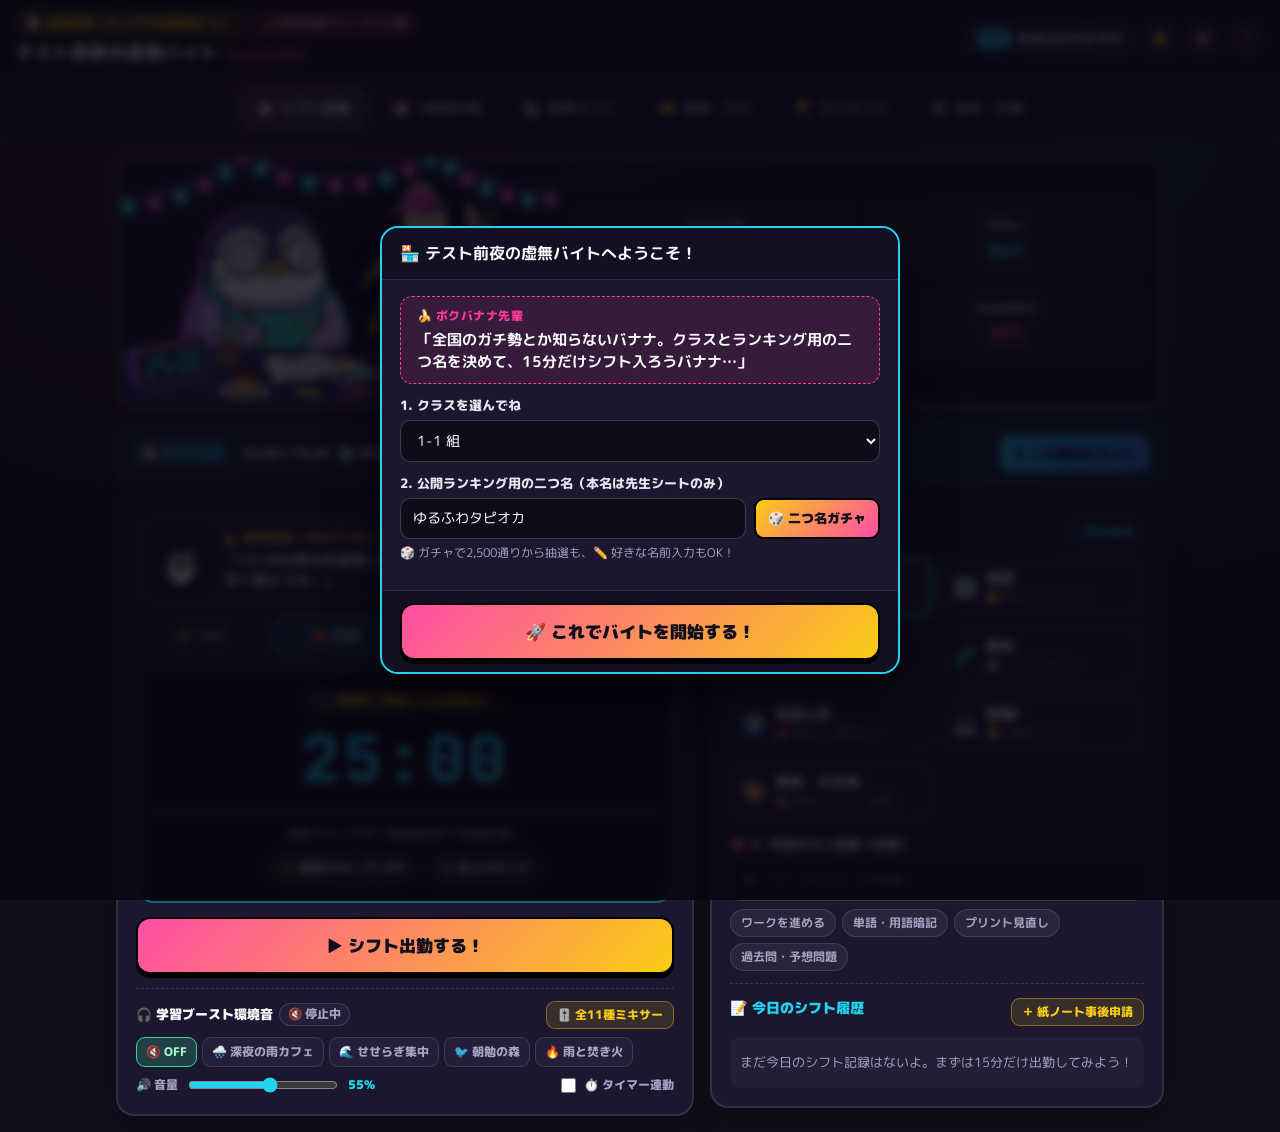
==== index.html @ 4ef8809c "Add files via upload" ====
<!DOCTYPE html>
<html lang="ja">
<head>
    <meta charset="UTF-8">
    <meta name="viewport" content="width=device-width, initial-scale=1.0, viewport-fit=cover">
    <meta name="theme-color" content="#120F1D">
    <meta name="apple-mobile-web-app-capable" content="yes">
    <title>テスト前夜の虚無バイト 〜StudyKYOMU+〜</title>
    <link rel="manifest" href="./manifest.json">
    <link rel="apple-touch-icon" href="./icon-192.png">
    <link rel="preconnect" href="https://fonts.googleapis.com">
    <link rel="preconnect" href="https://fonts.gstatic.com" crossorigin>
    <link href="https://fonts.googleapis.com/css2?family=JetBrains+Mono:wght@600;800&family=M+PLUS+Rounded+1c:wght@500;700;900&display=swap" rel="stylesheet">
    <link rel="stylesheet" href="./lego-base.css">
    <link rel="stylesheet" href="./style.css">
</head>
<body>
    <div class="app-shell">
        <!-- トップヘッダー -->
        <header class="app-header">
            <div class="header-left">
                <div class="brand-row">
                    <button type="button" class="brand-pill brand-pill-btn" id="header-exam-pill" title="クリックでテスト名・試験日を変更">📝 定期考査（タップで試験日設定 ✏️）</button>
                    <span class="time-bonus-pill" id="header-bonus-pill">⏰ 通常シフト</span>
                </div>
                <h1 class="brand-title">テスト前夜の虚無バイト <span class="brand-sub">StudyKYOMU+</span></h1>
            </div>
            <div class="header-right">
                <button type="button" class="profile-chip" id="btn-open-profile" title="プロフィール・二つ名を変更">
                    <span class="profile-class" id="hdr-class">未設定</span>
                    <span class="profile-nick" id="hdr-nick">ななしの虚無</span>
                </button>
                <button type="button" class="icon-btn" id="btn-theme-toggle" title="昼モード（ライト）／夜カフェモード切替" aria-label="昼夜テーマ切替">☀️</button>
                <button type="button" class="icon-btn" id="btn-audio" title="効果音・環境音のON/OFF" aria-label="音声切替">🔇</button>
                <button type="button" class="icon-btn" id="btn-help" title="使い方ガイド" aria-label="使い方ガイド">❓</button>
            </div>
        </header>

        <!-- PC/Chromebook 上部タブナビ -->
        <nav class="nav-tabs" role="tablist" aria-label="メインメニュー">
            <button type="button" class="nav-tab active" role="tab" aria-selected="true" aria-controls="tab-shift" data-tab="shift">
                <span class="nav-ic">⏱️</span><span class="nav-lb">シフト出勤</span>
            </button>
            <button type="button" class="nav-tab" role="tab" aria-selected="false" aria-controls="tab-plan" data-tab="plan">
                <span class="nav-ic">📅</span><span class="nav-lb">1週間計画</span>
            </button>
            <button type="button" class="nav-tab" role="tab" aria-selected="false" aria-controls="tab-cafe" data-tab="cafe">
                <span class="nav-ic">🏪</span><span class="nav-lb">虚無カフェ</span>
            </button>
            <button type="button" class="nav-tab" role="tab" aria-selected="false" aria-controls="tab-taikin" data-tab="taikin">
                <span class="nav-ic">🎫</span><span class="nav-lb">退勤・PDF</span>
                <span class="nav-dot" id="nav-taikin-dot" style="display:none;"></span>
            </button>
            <button type="button" class="nav-tab" role="tab" aria-selected="false" aria-controls="tab-ranking" data-tab="ranking">
                <span class="nav-ic">🏆</span><span class="nav-lb">ランキング</span>
            </button>
            <button type="button" class="nav-tab" role="tab" aria-selected="false" aria-controls="tab-settings" data-tab="settings">
                <span class="nav-ic">⚙️</span><span class="nav-lb">設定・引継</span>
            </button>
        </nav>

        <!-- メインコンテンツ -->
        <main class="app-main">
            <!-- ============================================================
                 TAB 1: シフト出勤（タイマー・科目選択・環境音）
                 ============================================================ -->
            <section id="tab-shift" class="tab-panel active">
                <!-- ヒーローバナー（コンパクト開閉可） -->
                <div class="hero-banner-card" id="hero-banner-card">
                    <img src="./hero_kyomu_cafe.jpg" alt="テスト前夜の虚無バイト カフェの脱力キャラたち" class="hero-img">
                    <div class="hero-overlay">
                        <div class="hero-kpi-row">
                            <div class="kpi-mini">
                                <span class="kpi-label">今日の労働</span>
                                <strong class="kpi-val" id="kpi-today-min">0分</strong>
                            </div>
                            <div class="kpi-mini">
                                <span class="kpi-label">有効pt</span>
                                <strong class="kpi-val cyan" id="kpi-today-pt">0pt</strong>
                            </div>
                            <div class="kpi-mini">
                                <span class="kpi-label">連続出勤</span>
                                <strong class="kpi-val gold" id="kpi-streak">0日</strong>
                            </div>
                            <div class="kpi-mini">
                                <span class="kpi-label">所持虚無円</span>
                                <strong class="kpi-val pink" id="kpi-yen">0円</strong>
                            </div>
                        </div>
                    </div>
                </div>

                <!-- データ消失ガード（ストレージ注意時のみ表示） -->
                <div class="warn-strip" id="storage-warn-bar" style="display:none;"></div>

                <!-- 前回のテストからの自分への申し送りバナー -->
                <div class="memo-strip" id="prev-exam-memo-bar" style="display:none;"></div>

                <!-- 5分休憩タイマーバナー（セッション終了後） -->
                <div class="break-strip" id="break-timer-banner" style="display:none;"></div>

                <!-- 今日の計画クイック連動バー -->
                <div class="today-plan-strip" id="today-plan-strip" style="display:none;"></div>

                <div class="shift-grid">
                    <!-- 左：タイマー＆担当キャラ -->
                    <div class="card timer-card">
                        <div class="char-stage">
                            <div class="char-avatar-svg" id="active-char-svg" aria-hidden="true"></div>
                            <div class="mutter-bubble">
                                <div class="mutter-name" id="active-char-name">📐 数学担当：チルペンギン</div>
                                <p class="mutter-line" id="active-char-mutter">「公式ぜんぶ氷山に忘れてきたペン…とりあえず15分だけやるペン…」</p>
                            </div>
                        </div>

                        <!-- タイマーモード切替 -->
                        <div class="mode-pills" id="timer-mode-pills">
                            <button type="button" class="mode-pill" data-mode="pomo15">⚡ 15分</button>
                            <button type="button" class="mode-pill active" data-mode="pomo25">🍅 25分</button>
                            <button type="button" class="mode-pill" data-mode="pomo50">🔥 50分</button>
                            <button type="button" class="mode-pill" data-mode="free">∞ フリー</button>
                        </div>

                        <!-- デジタルクロック -->
                        <div class="timer-display-wrap" id="timer-display-wrap">
                            <div class="timer-status-badge" id="timer-status-badge">💤 待機中（時給1,100虚無円）</div>
                            <div class="timer-clock" id="timer-clock">25:00</div>
                            <div class="timer-progress-track">
                                <div class="timer-progress-bar" id="timer-progress-bar" style="width:0%;"></div>
                            </div>
                            <div class="timer-sub-info" id="timer-sub-info">
                                画面スリープOK（開始時刻から自動計測）
                            </div>
                            <div class="timer-util-row">
                                <button type="button" class="util-pill-btn" id="btn-wakelock" aria-pressed="false" title="机置き勉強中に画面が暗くならないようキープ">🔆 画面ONキープ: OFF</button>
                                <button type="button" class="util-pill-btn" id="btn-focus-clock" title="特大文字の卓上クロック画面へ切替">🖥️ 卓上クロック</button>
                            </div>
                        </div>

                        <!-- メイン操作ボタン -->
                        <div class="timer-controls">
                            <button type="button" class="btn-start lego-pulse-guide" id="btn-timer-start">
                                ▶ シフト出勤する！
                            </button>
                            <div class="running-actions" id="running-actions" style="display:none;">
                                <button type="button" class="btn-pause" id="btn-timer-pause">⏸️ 一時停止</button>
                                <button type="button" class="btn-finish" id="btn-timer-finish">✅ 終わる（日報へ）</button>
                                <button type="button" class="btn-cancel-sm" id="btn-timer-cancel" title="計測をキャンセル">✖</button>
                            </div>
                        </div>

                        <!-- 学習ブースト環境音ミキサー（実録MP3 10種 × 内蔵シンセ 1種） -->
                        <div class="ambient-bar" id="ambient-bar">
                            <div class="ambient-head">
                                <span class="ambient-label">🎧 学習ブースト環境音</span>
                                <span class="ambient-now-badge" id="ambient-now-badge">🔇 停止中</span>
                                <button type="button" class="btn-mini-ghost ambient-drawer-btn" id="btn-toggle-mixer" aria-expanded="false" aria-controls="ambient-mixer-drawer">
                                    🎚️ 全11種ミキサー
                                </button>
                            </div>
                            <div class="ambient-presets" id="ambient-presets" role="group" aria-label="おすすめ環境音プリセット">
                                <button type="button" class="amb-btn active" data-preset="off">🔇 OFF</button>
                                <button type="button" class="amb-btn" data-preset="night_rain_cafe">🌧️ 深夜の雨カフェ</button>
                                <button type="button" class="amb-btn" data-preset="river_focus">🌊 せせらぎ集中</button>
                                <button type="button" class="amb-btn" data-preset="morning_forest">🐦 朝勉の森</button>
                                <button type="button" class="amb-btn" data-preset="rain_fire">🔥 雨と焚き火</button>
                            </div>
                            <div class="ambient-master-row">
                                <span class="ambient-vol-lbl">🔊 音量</span>
                                <input type="range" id="ambient-vol" min="0" max="100" value="55" aria-label="環境音のマスター音量" class="ambient-slider">
                                <span class="ambient-vol-val" id="ambient-vol-val">55%</span>
                                <label class="ambient-auto-chk" title="シフト開始時に前回のお気に入り環境音を自動で流します">
                                    <input type="checkbox" id="chk-ambient-auto">
                                    <span>⏱️ タイマー連動</span>
                                </label>
                            </div>
                            <!-- 展開式：全11トラック同時重ねがけミキサー -->
                            <div class="ambient-mixer-drawer" id="ambient-mixer-drawer" hidden>
                                <div class="mixer-drawer-hint">
                                    ✨ 好きな音を<strong>何個でも同時重ねがけ</strong>OK！押した音だけ読み込むから通信量も安心だよ。
                                </div>
                                <div class="mixer-track-grid" id="mixer-track-grid"></div>
                            </div>
                        </div>
                    </div>

                    <!-- 右：科目選択＆ミニ目標＆事後申請 -->
                    <div class="card setup-card">
                        <div class="card-head-row">
                            <h2 class="card-title">📚 1. 教科を選ぶ</h2>
                            <button type="button" class="btn-mini-outline" id="btn-add-subject">＋ 教科追加</button>
                        </div>
                        <div class="subject-grid" id="subject-grid"></div>

                        <div class="goal-box">
                            <label class="goal-label" for="input-mini-goal">🎯 2. 今回のミニ目標（任意）</label>
                            <input type="text" id="input-mini-goal" class="text-input" maxlength="40" placeholder="例：ワークP.14〜16を解く">
                            <div class="goal-chips" id="goal-chips">
                                <button type="button" class="goal-chip" data-goal="ワークを進める">ワークを進める</button>
                                <button type="button" class="goal-chip" data-goal="単語・用語暗記">単語・用語暗記</button>
                                <button type="button" class="goal-chip" data-goal="プリント見直し">プリント見直し</button>
                                <button type="button" class="goal-chip" data-goal="過去問・予想問題">過去問・予想問題</button>
                            </div>
                        </div>

                        <div class="today-log-mini">
                            <div class="card-head-row">
                                <h3 class="mini-title">📝 今日のシフト履歴</h3>
                                <button type="button" class="btn-mini-ghost" id="btn-open-manual">＋ 紙ノート事後申請</button>
                            </div>
                            <div id="today-sessions-list" class="session-list"></div>
                        </div>
                    </div>
                </div>
            </section>

            <!-- ============================================================
                 TAB 2: 1週間計画（スライダー式タイムスケジュール）
                 ============================================================ -->
            <section id="tab-plan" class="tab-panel">
                <!-- 上部：週間サマリー＆脱力ツッコミ＆アクション -->
                <div class="card plan-header-card">
                    <div class="plan-top-row">
                        <div>
                            <h2 class="card-title" style="margin-bottom:4px;">📅 1週間シフト計画スライダー</h2>
                            <div class="plan-kpi-pills">
                                <span class="plan-pill cyan" id="plan-week-study-total">📚 週間勉強予定：0.0時間</span>
                                <span class="plan-pill pink" id="plan-day-study-total">📌 選択日の勉強：0分</span>
                            </div>
                        </div>
                        <div class="plan-top-actions">
                            <button type="button" class="btn-mini-outline" id="btn-plan-template">✨ おまかせテンプレ</button>
                            <button type="button" class="btn-mini-primary" id="btn-plan-pdf">🖨️ 計画表をPDF保存</button>
                        </div>
                    </div>
                    <div class="lego-mutter-box" style="margin:10px 0 0;">
                        <span class="lego-mutter-tag">🐧 チルペンギンの計画ツッコミ</span>
                        <p class="lego-mutter-text" id="plan-diagnosis-text">「スライダーで『ここから英語、ここからお風呂』みたいに組んでみようペン！」</p>
                    </div>
                </div>

                <!-- 曜日選択タブ -->
                <div class="day-tabs" id="plan-day-tabs" aria-label="曜日選択"></div>

                <!-- スライダー編集＆選択日のタイムライン -->
                <div class="plan-editor-grid">
                    <!-- 左：デュアルレンジスライダー＆カテゴリパレット -->
                    <div class="card plan-slider-card">
                        <div class="card-head-row">
                            <h3 class="mini-title" id="plan-edit-day-title">📝 月曜日の予定をスライダーで配置</h3>
                            <span class="slider-range-pill" id="slider-range-pill">19:00 〜 19:45（45分）</span>
                        </div>

                        <!-- デュアルレンジスライダー本体（5:00〜24:00・15分刻み） -->
                        <div class="dual-slider-box">
                            <div class="slider-scale-labels">
                                <span>5:00</span><span>9:00</span><span>12:00</span><span>16:00</span><span>20:00</span><span>24:00</span>
                            </div>
                            <div class="dual-slider-track">
                                <div class="dual-slider-fill" id="dual-slider-fill"></div>
                                <input type="range" id="slider-start" class="dual-range" min="300" max="1425" step="15" value="1140" aria-label="開始時刻">
                                <input type="range" id="slider-end" class="dual-range" min="315" max="1440" step="15" value="1185" aria-label="終了時刻">
                            </div>
                            <div class="slider-nudge-row">
                                <div class="nudge-group">
                                    <span class="nudge-lbl">開始</span>
                                    <button type="button" class="nudge-btn" data-nudge="start:-15">-15m</button>
                                    <button type="button" class="nudge-btn" data-nudge="start:+15">+15m</button>
                                </div>
                                <div class="nudge-group">
                                    <span class="nudge-lbl">終了</span>
                                    <button type="button" class="nudge-btn" data-nudge="end:-15">-15m</button>
                                    <button type="button" class="nudge-btn" data-nudge="end:+15">+15m</button>
                                </div>
                            </div>
                        </div>

                        <!-- 配置するカテゴリ選択（勉強教科＆生活ブロック） -->
                        <div class="palette-section">
                            <div class="palette-label">📚 勉強ブロック</div>
                            <div class="palette-grid" id="plan-study-palette"></div>
                        </div>
                        <div class="palette-section">
                            <div class="palette-label">🛁 生活・休憩ブロック</div>
                            <div class="palette-grid" id="plan-life-palette"></div>
                        </div>

                        <div class="plan-place-row">
                            <button type="button" class="btn-start" id="btn-plan-place">＋ この時間帯に配置する！</button>
                        </div>
                    </div>

                    <!-- 右：選択日のビジュアルタイムライン（右端ドラッグ伸縮可） -->
                    <div class="card plan-timeline-card">
                        <div class="card-head-row">
                            <h3 class="mini-title">🕒 タイムライン（右端ドラッグで長さ調整OK）</h3>
                            <div class="plan-day-tools">
                                <button type="button" class="btn-mini-ghost" id="btn-plan-copy-weekdays" title="この日の計画を月〜金へ一括コピー">📋 平日へコピー</button>
                                <button type="button" class="btn-mini-ghost" id="btn-plan-clear-day">🗑️ 全消し</button>
                            </div>
                        </div>

                        <!-- 1日カラーバー（5:00〜24:00） -->
                        <div class="day-bar-wrap">
                            <div class="day-bar-ruler">
                                <span>5</span><span>8</span><span>11</span><span>14</span><span>17</span><span>20</span><span>23</span>
                            </div>
                            <div class="day-bar-canvas" id="day-bar-canvas"></div>
                        </div>

                        <!-- 選択日のブロック一覧（タップ編集・削除・タイマー開始） -->
                        <div id="plan-block-list" class="plan-block-list"></div>
                    </div>
                </div>

                <!-- 下部：1週間7日間まとめ俯瞰タイムテーブル -->
                <div class="card plan-week-overview-card" style="margin-bottom:16px;">
                    <div class="card-head-row">
                        <h3 class="card-title">🗓️ 1週間の計画まとめビュー（曜日タップで編集）</h3>
                        <span class="sub-hint" style="margin:0;">5:00 〜 24:00 タイムライン</span>
                    </div>
                    <div id="week-overview-grid" class="week-overview-grid"></div>
                </div>

                <!-- 1週間計画 vs 実績（PDCA達成率バー） -->
                <div class="card plan-actual-card">
                    <div class="card-head-row">
                        <h3 class="card-title">📈 今週の「計画 vs 実績」達成率（PDCAチェック）</h3>
                        <span class="plan-pill cyan" id="plan-overall-rate">総合達成率 0%</span>
                    </div>
                    <p class="sub-hint">計画した週間予定と、直近7日間の実際の勉強時間を科目別に比べてみよう！</p>
                    <div id="plan-vs-actual-wrap" class="plan-vs-actual-wrap"></div>
                </div>
            </section>

            <!-- ============================================================
                 TAB 3: 虚無カフェ（科目バランス育成＆ガチャ図鑑）
                 ============================================================ -->
            <section id="tab-cafe" class="tab-panel">
                <div class="cafe-top-grid">
                    <!-- お店ステータス＆バランス診断 -->
                    <div class="card cafe-stage-card">
                        <div class="cafe-rank-row">
                            <span class="cafe-rank-badge" id="cafe-rank-badge">Lv.1 休業寸前のボロ屋台</span>
                            <span class="cafe-balance-tag" id="cafe-balance-tag">バランス：未開店</span>
                        </div>
                        <div class="cafe-counter-stage" id="cafe-counter-stage">
                            <!-- 科目ごとに生成された謎メニューが並ぶ -->
                        </div>
                        <div class="lego-mutter-box cafe-mutter">
                            <span class="lego-mutter-tag">🏪 店長ネコビッツの経営診断</span>
                            <p class="lego-mutter-text" id="cafe-diagnosis-text">「まだ料理が1皿もないニャ…まずは15分シフト入ってメニューを増やすニャ…」</p>
                        </div>
                    </div>

                    <!-- 科目別バランス＆7日間推移 -->
                    <div class="card stats-card">
                        <h2 class="card-title">📊 科目バランス（テスト期間累計）</h2>
                        <div id="subject-bars-wrap" class="subject-bars"></div>
                        <h3 class="mini-title" style="margin-top:16px;">📅 直近7日間の労働時間</h3>
                        <div id="week-chart-wrap" class="week-chart"></div>
                    </div>
                </div>

                <!-- 退勤カプセル図鑑 -->
                <div class="card gacha-dex-card" style="margin-bottom:16px;">
                    <div class="card-head-row">
                        <h2 class="card-title">🎁 退勤ガチャ図鑑（全24種）</h2>
                        <span class="dex-count-pill" id="dex-count-pill">0 / 24 収集</span>
                    </div>
                    <p class="sub-hint">毎日シフトに入って「退勤」すると、1日1回カプセルが回せるよ！</p>
                    <div id="gacha-dex-grid" class="gacha-dex-grid"></div>
                </div>

                <!-- テスト後のふりかえり＆次回の自分への申し送りメモ -->
                <div class="card reflection-card">
                    <h2 class="card-title">✉️ テスト後のふりかえり＆次回の自分への申し送り</h2>
                    <p class="sub-hint">今回の勉強バランスを振り返って申し送りを残しておくと、次回シフト画面に「💌 前回の自分からのメモ」として届きます！</p>
                    <div class="form-group">
                        <label class="form-label">今回の手応え</label>
                        <div class="mood-btns" id="reflect-rating-btns">
                            <button type="button" class="mood-btn active" data-rrate="◎ 会心の出来！">◎ 会心の出来！</button>
                            <button type="button" class="mood-btn" data-rrate="○ まあまあ耐えた">○ まあまあ耐えた</button>
                            <button type="button" class="mood-btn" data-rrate="△ 次はもっと早めに">△ 次はもっと早めに</button>
                        </div>
                    </div>
                    <div class="form-group">
                        <label class="form-label" for="input-reflect-memo">次回の定期試験の自分へひとこと</label>
                        <textarea id="input-reflect-memo" class="code-textarea" rows="2" maxlength="100" placeholder="例：次は古文と化学をテスト1週間前から少しずつ始めること！"></textarea>
                    </div>
                    <button type="button" class="btn-mini-primary" id="btn-save-reflection">💌 申し送りメモを保存</button>
                    <span class="save-msg" id="reflect-save-msg"></span>
                </div>
            </section>

            <!-- ============================================================
                 TAB 3: 退勤・PDF提出（1日1回のまとめ提出＆退勤ガチャ）
                 ============================================================ -->
            <section id="tab-taikin" class="tab-panel">
                <div class="taikin-banner-wrap">
                    <img src="./clear_taikin.jpg" alt="お疲れさま！脱力キャラたちの定時退勤" class="taikin-banner-img">
                    <div class="taikin-banner-caption">
                        <span class="taikin-tag">🎫 1日1回のまとめ提出</span>
                        <h2>本日の退勤タイムカード</h2>
                        <p class="taikin-banner-sub">「今日もお疲れさま…Googleフォーム提出＆軽量PDF保存を済ませて、早くコタツで14時間爆睡しよう…」</p>
                    </div>
                </div>

                <div class="taikin-grid">
                    <!-- 左：サーマルレシート風プレビュー -->
                    <div class="card receipt-preview-wrap">
                        <div class="receipt-paper" id="receipt-paper">
                            <!-- JSで描画 -->
                        </div>
                    </div>

                    <!-- 右：提出アクション＆退勤ガチャ -->
                    <div class="taikin-actions-col">
                        <div class="card action-card">
                            <h2 class="card-title">📤 Classroom 提出アクション</h2>
                            <p class="sub-hint">1日の勉強が終わったら、下のボタンで提出して帰ろう！</p>

                            <button type="button" class="btn-action primary lego-pulse-guide" id="btn-submit-form">
                                🚀 1. Googleフォームへ自動入力して提出！
                            </button>
                            <div class="form-status-note" id="form-status-note"></div>

                            <button type="button" class="btn-action pdf" id="btn-export-pdf">
                                🖨️ 2. レシートを超軽量PDFで保存（Classroom添付用）
                            </button>

                            <button type="button" class="btn-action copy" id="btn-copy-code">
                                📋 3. 提出用テキストコードをコピー
                            </button>
                            <div class="copy-toast" id="taikin-copy-toast"></div>

                            <!-- 改ざん検知付き提出コードプレビュー -->
                            <div class="code-box">
                                <div class="code-box-label">🔐 改ざん検知付き 提出コード（同日分は自動で合算されます）</div>
                                <code id="taikin-code-preview" class="code-text">---</code>
                            </div>
                        </div>

                        <!-- 1日1回 退勤ガチャ -->
                        <div class="card gacha-box-card">
                            <div class="card-head-row">
                                <h2 class="card-title">🎰 本日の退勤ガチャ</h2>
                                <span class="gacha-status-pill" id="gacha-status-pill">未解放</span>
                            </div>
                            <p class="sub-hint" id="gacha-unlock-hint">15分以上勉強すると今日の退勤ガチャが1回まわせるよ！（初回は1分からOK）</p>
                            <button type="button" class="btn-gacha" id="btn-spin-gacha" disabled>
                                🎁 退勤ガチャを回す！
                            </button>
                            <div id="gacha-result-slot" class="gacha-result-slot"></div>
                        </div>
                    </div>
                </div>
            </section>

            <!-- ============================================================
                 TAB 4: 校内ランキング＆全校レイドボス戦
                 ============================================================ -->
            <section id="tab-ranking" class="tab-panel">
                <!-- 全校レイドボス戦カード -->
                <div class="card raid-card">
                    <div class="raid-head">
                        <div>
                            <span class="raid-badge">⚔️ 全校協力・定期試験レイドボス</span>
                            <h2 class="raid-name" id="raid-boss-name">赤点ちくわ大魔王</h2>
                        </div>
                        <div class="raid-hp-text" id="raid-hp-text">残りHP: 18,420 / 30,000</div>
                    </div>
                    <div class="raid-hp-bar-outer">
                        <div class="raid-hp-bar-inner" id="raid-hp-bar-inner" style="width:61%;"></div>
                    </div>
                    <div class="raid-foot">
                        <span id="raid-my-contrib">あなたの累計与ダメージ：0 pt</span>
                        <span id="raid-source-badge" class="source-pill">🎭 デモ校内データ表示中</span>
                    </div>
                </div>

                <!-- 公開ボード外部リンク＆CSV同期 -->
                <div class="card ranking-toolbar-card">
                    <div class="ranking-toolbar">
                        <div class="ranking-note">
                            <strong>🔒 安心の二つ名ランキング</strong>：先生用シートは本名管理、公開表はすべてニックネーム表示！
                        </div>
                        <div class="ranking-toolbar-btns">
                            <a href="#" target="_blank" rel="noopener" class="btn-mini-primary" id="btn-open-public-board" style="display:none;">
                                📊 学校の公式ランキング表を開く
                            </a>
                            <button type="button" class="btn-mini-outline" id="btn-reload-ranking">🔄 最新を読み込む</button>
                        </div>
                    </div>
                </div>

                <!-- 5部門タブ切替ランキング -->
                <div class="card ranking-board-card">
                    <div class="rank-dept-tabs" id="rank-dept-tabs">
                        <button type="button" class="dept-tab active" data-dept="classAvg">🔥 クラス対抗(平均)</button>
                        <button type="button" class="dept-tab" data-dept="rising">📈 急上昇</button>
                        <button type="button" class="dept-tab" data-dept="streak">📅 連続出勤</button>
                        <button type="button" class="dept-tab" data-dept="morning">🌅 朝勉王</button>
                        <button type="button" class="dept-tab" data-dept="total">👑 総合pt</button>
                    </div>
                    <div id="ranking-list-wrap" class="ranking-list-wrap"></div>
                </div>
            </section>

            <!-- ============================================================
                 TAB 5: 設定・範囲チェック・端末またぎ引き継ぎ
                 ============================================================ -->
            <section id="tab-settings" class="tab-panel">
                <div class="settings-grid">
                    <!-- プロフィール＆二つ名 -->
                    <div class="card">
                        <h2 class="card-title">🪪 プロフィール＆二つ名設定</h2>
                        <div class="form-group">
                            <label class="form-label" for="set-class">クラス</label>
                            <select id="set-class" class="select-input"></select>
                        </div>
                        <div class="form-group">
                            <label class="form-label" for="set-nickname">ランキング表示名（二つ名 / ニックネーム）</label>
                            <div class="nick-row">
                                <input type="text" id="set-nickname" class="text-input" maxlength="18" placeholder="例：爆睡のチルペンギン">
                                <button type="button" class="btn-gacha-sm" id="btn-roll-nick-settings">🎲 ガチャ</button>
                            </div>
                            <p class="field-hint" id="nick-mode-hint">🎲 ガチャで自動生成も、✏️ 自由入力もどちらもOK！</p>
                        </div>
                        <div class="form-group">
                            <label class="form-label" for="set-daily-goal">1日の目標時間（分）</label>
                            <input type="number" id="set-daily-goal" class="text-input" min="15" max="480" step="15" value="60">
                        </div>
                        <button type="button" class="btn-mini-primary" id="btn-save-profile">💾 プロフィールを保存</button>
                        <button type="button" class="btn-mini-outline" id="btn-open-exam-from-settings" style="margin-left:6px;">📝 テスト名・日程を変更</button>
                        <span class="save-msg" id="profile-save-msg"></span>
                    </div>

                    <!-- 定期試験 範囲チェックリスト -->
                    <div class="card">
                        <h2 class="card-title">📋 テスト範囲ミニチェックリスト</h2>
                        <p class="sub-hint">「ワークP.12〜20」などを入れて終わったらチェック！</p>
                        <div class="todo-add-row">
                            <select id="todo-subject" class="select-input sm"></select>
                            <input type="text" id="todo-text" class="text-input" maxlength="36" placeholder="例：英語 ワークP.10〜18">
                            <button type="button" class="btn-mini-primary" id="btn-add-todo">追加</button>
                        </div>
                        <div id="todo-list" class="todo-list"></div>
                    </div>

                    <!-- ♿ アクセシビリティ＆表示設定 -->
                    <div class="card">
                        <h2 class="card-title">♿ アクセシビリティ＆表示設定</h2>
                        <p class="sub-hint">教室の明るさや自分の見やすさに合わせてカスタマイズできます。</p>
                        <div class="a11y-list">
                            <div class="a11y-row">
                                <div>
                                    <strong>☀️ 画面テーマ（昼 / 夜）</strong>
                                    <div class="field-hint">明るい教室では「昼モード（ライト）」が見やすいよ</div>
                                </div>
                                <button type="button" class="a11y-toggle" id="a11y-theme-btn">🌙 夜カフェ</button>
                            </div>
                            <div class="a11y-row">
                                <div>
                                    <strong>🔠 文字サイズ</strong>
                                    <div class="field-hint">スマホや遠くから見づらいときは「大きめ」に</div>
                                </div>
                                <button type="button" class="a11y-toggle" id="a11y-font-btn">標準</button>
                            </div>
                            <div class="a11y-row">
                                <div>
                                    <strong>🎨 色覚サポート（CUD柄補助）</strong>
                                    <div class="field-hint">グラフや計画バーに斜線・ドット柄を重ねて区別しやすく</div>
                                </div>
                                <button type="button" class="a11y-toggle" id="a11y-cud-btn">OFF</button>
                            </div>
                            <div class="a11y-row">
                                <div>
                                    <strong>🧘 動き軽減モード</strong>
                                    <div class="field-hint">ボタンの脈動などのアニメーションを静かにします</div>
                                </div>
                                <button type="button" class="a11y-toggle" id="a11y-motion-btn">OFF</button>
                            </div>
                        </div>
                    </div>

                    <!-- スマホ ↔ Chromebook 3秒引き継ぎ＆QRコード -->
                    <div class="card">
                        <h2 class="card-title">📱↔️💻 スマホ＆Chromebook 引き継ぎ（QR対応）</h2>
                        <p class="sub-hint">学校と家で別端末を使っても、<strong>QRコード読取</strong>または<strong>コード貼付</strong>で重複なし合体できます！</p>
                        <div class="sync-actions">
                            <button type="button" class="btn-mini-primary" id="btn-show-sync-qr">📷 引き継ぎQRコードを表示</button>
                            <button type="button" class="btn-mini-outline" id="btn-export-sync">📤 テキストコードをコピー</button>
                        </div>
                        <div id="sync-qr-wrap" class="sync-qr-wrap" style="display:none;">
                            <canvas id="sync-qr-canvas" class="sync-qr-canvas"></canvas>
                            <div id="sync-qr-note" class="field-hint" style="text-align:center;">スマホのカメラで読み取ると自動で合体できます！</div>
                        </div>
                        <textarea id="sync-code-area" class="code-textarea" rows="3" placeholder="ここに別端末の引き継ぎコードを貼り付けて「合体する」を押してください"></textarea>
                        <div class="sync-actions">
                            <button type="button" class="btn-mini-primary" id="btn-import-sync">📥 別端末の記録を合体（マージ）</button>
                        </div>
                        <div class="save-msg" id="sync-msg"></div>
                    </div>

                    <!-- データ消失ガード＆バックアップ（生徒専用） -->
                    <div class="card">
                        <h2 class="card-title">🛡️ データバックアップ＆初期化</h2>
                        <p class="sub-hint">共用Chromebookや履歴削除に備えて、1タップで控えファイル（JSON）を保存・復元できます。</p>
                        <div class="sync-actions" style="margin-bottom:14px;">
                            <button type="button" class="btn-mini-outline" id="btn-backup-json">💾 控えJSONを保存</button>
                            <button type="button" class="btn-mini-outline" id="btn-restore-json">📂 JSONから復元</button>
                            <input type="file" id="input-restore-json" accept="application/json,.json" style="display:none;">
                        </div>
                        <div class="danger-zone">
                            <button type="button" class="btn-mini-danger" id="btn-reset-all">🗑️ この端末のデータを初期化</button>
                        </div>
                        <div class="credit-box">
                            <strong>🎵 学習環境音クレジット（ロイヤリティフリー環境音）</strong>
                            <p class="credit-text">
                                雨音・焚き火・川・森・小鳥・風・深夜の環境音：Pixabay等（poorartistt / white_records / eryliaa / nils_vega / ncprime / soundreality / 11325622 ほか）<br>
                                深夜カフェLo-Fi・効果音：内蔵Web Audio APIシンセサイザー
                            </p>
                        </div>
                    </div>
                </div>
            </section>
        </main>

        <!-- スマホ用 下部固定ボトムナビ -->
        <nav class="bottom-nav" aria-label="スマホメニュー">
            <button type="button" class="bnav-item active" data-tab="shift">
                <span class="bnav-ic">⏱️</span><span class="bnav-lb">シフト</span>
            </button>
            <button type="button" class="bnav-item" data-tab="plan">
                <span class="bnav-ic">📅</span><span class="bnav-lb">計画</span>
            </button>
            <button type="button" class="bnav-item" data-tab="cafe">
                <span class="bnav-ic">🏪</span><span class="bnav-lb">カフェ</span>
            </button>
            <button type="button" class="bnav-item" data-tab="taikin">
                <span class="bnav-ic">🎫</span><span class="bnav-lb">退勤</span>
            </button>
            <button type="button" class="bnav-item" data-tab="ranking">
                <span class="bnav-ic">🏆</span><span class="bnav-lb">順位</span>
            </button>
            <button type="button" class="bnav-item" data-tab="settings">
                <span class="bnav-ic">⚙️</span><span class="bnav-lb">設定</span>
            </button>
        </nav>
    </div>

    <!-- ============================================================
         モーダル1: 初回オンボーディング（クラス＆二つ名設定）
         ============================================================ -->
    <div class="modal-backdrop" id="modal-onboarding">
        <div class="modal-box">
            <div class="modal-head">
                <h3>🏪 テスト前夜の虚無バイトへようこそ！</h3>
            </div>
            <div class="modal-body">
                <div class="lego-mutter-box" style="margin-top:0;">
                    <span class="lego-mutter-tag">🍌 ボクバナナ先輩</span>
                    <p class="lego-mutter-text">「全国のガチ勢とか知らないバナナ。クラスとランキング用の二つ名を決めて、15分だけシフト入ろうバナナ…」</p>
                </div>
                <div class="form-group">
                    <label class="form-label" for="ob-class">1. クラスを選んでね</label>
                    <select id="ob-class" class="select-input"></select>
                </div>
                <div class="form-group">
                    <label class="form-label" for="ob-nickname">2. 公開ランキング用の二つ名（本名は先生シートのみ）</label>
                    <div class="nick-row">
                        <input type="text" id="ob-nickname" class="text-input" maxlength="18" placeholder="自由に入力 or ガチャで決定">
                        <button type="button" class="btn-gacha-sm" id="btn-roll-nick-ob">🎲 二つ名ガチャ</button>
                    </div>
                    <p class="field-hint" id="ob-nick-hint">🎲 ガチャで2,500通りから抽選も、✏️ 好きな名前入力もOK！</p>
                </div>
            </div>
            <div class="modal-foot">
                <button type="button" class="btn-start" id="btn-ob-done">🚀 これでバイトを開始する！</button>
            </div>
        </div>
    </div>

    <!-- ============================================================
         モーダル2: 業務日報入力（セッション完了・チート防止）
         ============================================================ -->
    <div class="modal-backdrop" id="modal-report">
        <div class="modal-box">
            <div class="modal-head">
                <h3>📝 おつかれ！業務日報を書いて給料ゲット</h3>
                <button type="button" class="modal-close" data-close-modal="modal-report">✖</button>
            </div>
            <div class="modal-body">
                <div class="report-summary-pill" id="report-summary-pill">📐 数学：25分（+30pt）</div>
                <div class="lego-mutter-box">
                    <span class="lego-mutter-tag" id="report-char-tag">🐧 チルペンギン</span>
                    <p class="lego-mutter-text" id="report-char-msg">「今やったことを8文字以上で教えてペン…くれないと冷蔵庫のプリン食べちゃうペン…」</p>
                </div>
                <div class="form-group">
                    <label class="form-label" for="input-report-memo">今日この時間でやったこと（8文字以上）</label>
                    <textarea id="input-report-memo" class="code-textarea" rows="2" maxlength="80" placeholder="例：二次関数の平方完成をワークP.24まで解いた"></textarea>
                    <div class="goal-chips" id="report-quick-tags">
                        <button type="button" class="goal-chip" data-rtag="ワークP.〜を解いた">ワークP.〜を解いた</button>
                        <button type="button" class="goal-chip" data-rtag="英単語・重要語句を暗記した">単語・語句暗記</button>
                        <button type="button" class="goal-chip" data-rtag="授業プリントを見直した">プリント見直し</button>
                        <button type="button" class="goal-chip" data-rtag="過去問・演習問題を解いた">過去問演習</button>
                        <button type="button" class="goal-chip" data-rtag="テスト範囲のまとめノートを作った">まとめノート</button>
                    </div>
                    <div class="char-counter" id="report-char-counter">0 / 8文字以上</div>
                </div>
                <div class="form-group">
                    <label class="form-label">手応えスタンプ</label>
                    <div class="mood-btns" id="report-mood-btns">
                        <button type="button" class="mood-btn active" data-mood="◎ バッチリ">◎ バッチリ</button>
                        <button type="button" class="mood-btn" data-mood="○ まあまあ">○ まあまあ</button>
                        <button type="button" class="mood-btn" data-mood="△ 眠いけど耐えた">△ 眠いけど耐えた</button>
                    </div>
                </div>
            </div>
            <div class="modal-foot">
                <button type="button" class="btn-start" id="btn-submit-report">💰 日報を提出して記録確定！</button>
            </div>
        </div>
    </div>

    <!-- ============================================================
         モーダル3: 紙ノート事後申請
         ============================================================ -->
    <div class="modal-backdrop" id="modal-manual">
        <div class="modal-box">
            <div class="modal-head">
                <h3>📝 紙ノート勉強の事後申請</h3>
                <button type="button" class="modal-close" data-close-modal="modal-manual">✖</button>
            </div>
            <div class="modal-body">
                <p class="sub-hint">端末を使わずに勉強した分を申請できます（1日上限180分・レシートに「事後申請」印が付きます）。</p>
                <div class="form-group">
                    <label class="form-label" for="manual-subject">教科</label>
                    <select id="manual-subject" class="select-input"></select>
                </div>
                <div class="form-group">
                    <label class="form-label" for="manual-minutes">勉強した時間（分）</label>
                    <input type="number" id="manual-minutes" class="text-input" min="5" max="120" step="5" value="25">
                </div>
                <div class="form-group">
                    <label class="form-label" for="manual-memo">やったことメモ（8文字以上）</label>
                    <input type="text" id="manual-memo" class="text-input" maxlength="80" placeholder="例：学校自習室で英単語ユニット4を暗記">
                </div>
            </div>
            <div class="modal-foot">
                <button type="button" class="btn-start" id="btn-submit-manual">✅ 事後申請を記録する</button>
            </div>
        </div>
    </div>

    <!-- ============================================================
         モーダル4: 科目追加
         ============================================================ -->
    <div class="modal-backdrop" id="modal-add-subject">
        <div class="modal-box">
            <div class="modal-head">
                <h3>➕ じぶん専用の試験科目を追加</h3>
                <button type="button" class="modal-close" data-close-modal="modal-add-subject">✖</button>
            </div>
            <div class="modal-body">
                <div class="form-group">
                    <label class="form-label" for="new-subj-name">科目名（例：古典、化学基礎、英コII）</label>
                    <input type="text" id="new-subj-name" class="text-input" maxlength="14" placeholder="科目名を入力">
                </div>
                <div class="form-group">
                    <label class="form-label" for="new-subj-icon">アイコン絵文字</label>
                    <select id="new-subj-icon" class="select-input">
                        <option value="📘">📘 テキスト</option>
                        <option value="🧮">🧮 計算・数式</option>
                        <option value="🗣️">🗣️ 英語・リスニング</option>
                        <option value="📜">📜 古典・歴史</option>
                        <option value="🔬">🔬 実験・理科</option>
                        <option value="🎵">🎵 音楽・芸術</option>
                        <option value="🏃">🏃 保健体育</option>
                        <option value="🍳">🍳 家庭科</option>
                    </select>
                </div>
            </div>
            <div class="modal-foot">
                <button type="button" class="btn-start" id="btn-save-new-subject">追加する</button>
            </div>
        </div>
    </div>

    <!-- ============================================================
         モーダル5: 使い方＆ルールガイド（3タブ式・最新版）
         ============================================================ -->
    <div class="modal-backdrop" id="modal-help">
        <div class="modal-box help-modal-box">
            <div class="modal-head">
                <h3>❓ テスト前夜の虚無バイト 使い方ガイド</h3>
                <button type="button" class="modal-close" data-close-modal="modal-help">✖</button>
            </div>
            <div class="help-tabs" id="help-tabs" role="tablist" aria-label="使い方ガイドメニュー">
                <button type="button" class="help-tab-btn active" role="tab" aria-selected="true" aria-controls="help-panel-basic" data-help-tab="basic">📖 基本のながれ</button>
                <button type="button" class="help-tab-btn" role="tab" aria-selected="false" aria-controls="help-panel-tips" data-help-tab="tips">✨ 計画・音・見やすさ</button>
                <button type="button" class="help-tab-btn" role="tab" aria-selected="false" aria-controls="help-panel-faq" data-help-tab="faq">❓ よくある質問</button>
            </div>
            <div class="modal-body help-body">
                <!-- タブ1: 基本のながれ -->
                <div class="help-panel active" id="help-panel-basic" role="tabpanel">
                    <div class="help-item">
                        <strong>① 1タップでシフト出勤</strong>
                        <p>教科を選んでタイマー開始！スマホは画面を消しても裏で正確に計測でき、<strong>⏸️ 一時停止</strong>や<strong>🖥️ 卓上クロック</strong>にも対応しています。</p>
                    </div>
                    <div class="help-item">
                        <strong>② 終わったら「8文字日報」でカフェ進化</strong>
                        <p>やったことを1行書くと料理が増えてお店が進化（1教科に偏ると「ちくわ専門店」に！）。押し間違えても履歴の<strong>✏️ 編集・🗑️ 5秒復元</strong>で直せます。</p>
                    </div>
                    <div class="help-item">
                        <strong>③ 1日1回「退勤・PDF」でClassroom提出＆ガチャ！</strong>
                        <p>Googleフォーム1タップ提出＆超軽量PDF保存に対応。1日15分以上勉強すると退勤ガチャが回せます。</p>
                    </div>
                    <div class="help-item">
                        <strong>④ 健全ボーナスルール</strong>
                        <p>🌅 朝5:00〜8:00は<strong>朝勉手当1.2倍</strong>！🌙 23:30〜5:00の深夜残業は労基ブレーキで<strong>0.5倍</strong>。23時前に退勤すると<strong>早寝ボーナス+10pt</strong>！</p>
                    </div>
                </div>

                <!-- タブ2: 計画・環境音・見やすさ -->
                <div class="help-panel" id="help-panel-tips" role="tabpanel" hidden>
                    <div class="help-item">
                        <strong>📅 1週間計画スライダー ＆ PDCA達成率</strong>
                        <p>「1週間計画」タブで勉強とお風呂・ごはんをスライダー配置！計画表の<strong>1枚PDF保存</strong>や、直近7日間の<strong>計画 vs 実績の達成率</strong>チェックもできます。</p>
                    </div>
                    <div class="help-item">
                        <strong>🎧 全11種・学習ブースト環境音ミキサー</strong>
                        <p>雨・実録焚き火・川・森・小鳥などを<strong>何音でも同時重ねがけ</strong>OK！押した音だけ読む省通信量設計で、急いで消したい時は右上の<strong>🔇で即消音</strong>できます。</p>
                    </div>
                    <div class="help-item">
                        <strong>🖥️ 卓上クロック ＆ ☕ 5分休憩タイマー</strong>
                        <p>日報提出直後に<strong>5分休憩タイマー</strong>を提案！スマホを机に置ける全画面クロック・画面ONキープ・ブラウザタブへの残り時間表示も使えます。</p>
                    </div>
                    <div class="help-item">
                        <strong>♿ 昼モード ＆ 見やすさカスタマイズ</strong>
                        <p>明るい教室では右上の<strong>☀️で昼モード（白テーマ）</strong>に！設定タブから文字サイズ拡大・色覚サポート（CUD柄補助）・動き軽減も切替できます。</p>
                    </div>
                </div>

                <!-- タブ3: よくある質問（引継・安心） -->
                <div class="help-panel" id="help-panel-faq" role="tabpanel" hidden>
                    <div class="help-item faq">
                        <strong>Q. 学校Chromebookと自宅スマホ両方使いたい！</strong>
                        <p>「設定・引継」タブの<strong>📷 引き継ぎQRコード</strong>をスマホで読み取るだけ！1タップ＆重複なしで記録と図鑑が合体（マージ）します。</p>
                    </div>
                    <div class="help-item faq">
                        <strong>Q. アプリを付け忘れて紙ノートで勉強した！</strong>
                        <p>シフト画面の<strong>＋ 紙ノート事後申請</strong>から、後から時間とメモを登録できます（1日の申請上限あり）。</p>
                    </div>
                    <div class="help-item faq">
                        <strong>Q. ランキングに本名は出る？次のテストでも使える？</strong>
                        <p>公開ランキングに出るのは<strong>「二つ名（ニックネーム）」だけ</strong>で安心！また上部のテスト名バッジをタップすれば、中間・期末など毎回の試験へ切り替えられます。</p>
                    </div>
                    <div class="help-item faq">
                        <strong>Q. 履歴削除や共用PCでデータが消えそうで心配…</strong>
                        <p>設定タブの<strong>💾 控えJSONを保存</strong>を押してファイルを保存しておけば、いつでもワンタップで完全復元できます！</p>
                    </div>
                </div>
            </div>
            <div class="modal-foot">
                <span class="help-foot-hint">Escキーまたは背景タップでも閉じられます</span>
                <button type="button" class="btn-mini-primary" data-close-modal="modal-help">了解したペン！</button>
            </div>
        </div>
    </div>

    <!-- ============================================================
         モーダル6: Googleフォーム未設定時のプレビュー案内（デモ用）
         ============================================================ -->
    <div class="modal-backdrop" id="modal-form-preview">
        <div class="modal-box">
            <div class="modal-head">
                <h3>🚀 Googleフォーム自動入力プレビュー</h3>
                <button type="button" class="modal-close" data-close-modal="modal-form-preview">✖</button>
            </div>
            <div class="modal-body">
                <p class="sub-hint">学校の GoogleフォームURLが <code>config.js</code> に設定されると、以下の内容が自動入力されたフォームが開きます！</p>
                <div id="form-preview-fields" class="form-preview-fields"></div>
                <div class="lego-mutter-box">
                    <span class="lego-mutter-tag">💡 提出のヒント</span>
                    <p class="lego-mutter-text">学校のGoogleフォームURLが設定されると自動で送信フォームが開きます。今の状態でも「超軽量PDF保存」や「提出コードコピー」でClassroomへ提出できます！</p>
                </div>
            </div>
            <div class="modal-foot">
                <button type="button" class="btn-mini-outline" id="btn-copy-from-preview">📋 提出コードをコピー</button>
                <button type="button" class="btn-mini-primary" data-close-modal="modal-form-preview">閉じる</button>
            </div>
        </div>
    </div>

    <!-- ============================================================
         モーダル7: 今回のテスト名・試験日設定（毎回使い回し用）
         ============================================================ -->
    <div class="modal-backdrop" id="modal-exam-setting">
        <div class="modal-box">
            <div class="modal-head">
                <h3>📝 今回のテスト名・試験日を設定</h3>
                <button type="button" class="modal-close" data-close-modal="modal-exam-setting">✖</button>
            </div>
            <div class="modal-body">
                <p class="sub-hint">毎回の定期試験に合わせて自由に切り替えられます！設定するとヘッダー・退勤PDF・1週間計画PDFにすべて反映されます。</p>
                <div class="form-group">
                    <label class="form-label">ワンタップ選択</label>
                    <div class="goal-chips" id="exam-preset-chips">
                        <button type="button" class="goal-chip" data-exam-preset="定期考査">定期考査</button>
                        <button type="button" class="goal-chip" data-exam-preset="1学期 中間考査">1学期 中間</button>
                        <button type="button" class="goal-chip" data-exam-preset="1学期 期末考査">1学期 期末</button>
                        <button type="button" class="goal-chip" data-exam-preset="2学期 中間考査">2学期 中間</button>
                        <button type="button" class="goal-chip" data-exam-preset="2学期 期末考査">2学期 期末</button>
                        <button type="button" class="goal-chip" data-exam-preset="学年末考査">学年末考査</button>
                        <button type="button" class="goal-chip" data-exam-preset="実力テスト・模試">実力・模試</button>
                    </div>
                </div>
                <div class="form-group">
                    <label class="form-label" for="input-exam-name">テスト名（自由入力OK）</label>
                    <input type="text" id="input-exam-name" class="text-input" maxlength="20" placeholder="例：1学期 中間考査">
                </div>
                <div class="form-group">
                    <label class="form-label" for="input-exam-date">試験開始日（空欄なら残り日数なし）</label>
                    <div class="nick-row">
                        <input type="date" id="input-exam-date" class="text-input">
                        <button type="button" class="btn-mini-outline" id="btn-clear-exam-date" style="white-space:nowrap;">日付クリア</button>
                    </div>
                </div>
            </div>
            <div class="modal-foot">
                <button type="button" class="btn-start" id="btn-save-exam-setting">💾 このテスト設定を反映する</button>
            </div>
        </div>
    </div>

    <!-- ============================================================
         モーダル8: シフト履歴の編集
         ============================================================ -->
    <div class="modal-backdrop" id="modal-edit-session">
        <div class="modal-box">
            <div class="modal-head">
                <h3>✏️ シフト履歴を修正</h3>
                <button type="button" class="modal-close" data-close-modal="modal-edit-session">✖</button>
            </div>
            <div class="modal-body">
                <div class="form-group">
                    <label class="form-label" for="edit-sess-subject">教科</label>
                    <select id="edit-sess-subject" class="select-input"></select>
                </div>
                <div class="form-group">
                    <label class="form-label" for="edit-sess-minutes">勉強時間（分）</label>
                    <input type="number" id="edit-sess-minutes" class="text-input" min="1" max="120" step="1">
                </div>
                <div class="form-group">
                    <label class="form-label" for="edit-sess-memo">業務日報メモ（8文字以上）</label>
                    <input type="text" id="edit-sess-memo" class="text-input" maxlength="80">
                </div>
            </div>
            <div class="modal-foot">
                <button type="button" class="btn-start" id="btn-save-edit-session">💾 修正を保存する</button>
            </div>
        </div>
    </div>

    <!-- ============================================================
         モーダル9: 卓上全画面クロック（集中ポモドーロモード）
         ============================================================ -->
    <div class="modal-backdrop focus-clock-backdrop" id="modal-focus-clock">
        <div class="focus-clock-box" role="dialog" aria-modal="true" aria-label="卓上集中クロック">
            <div class="focus-clock-top">
                <span class="focus-clock-subj" id="focus-clock-subj">📐 数学</span>
                <button type="button" class="modal-close" data-close-modal="modal-focus-clock">✖ 戻る (Esc)</button>
            </div>
            <div class="focus-clock-char" id="focus-clock-char" aria-hidden="true"></div>
            <div class="focus-clock-digits" id="focus-clock-digits">25:00</div>
            <div class="focus-clock-sub" id="focus-clock-sub">画面ONキープ対応・机に置いて集中しよう</div>
            <div class="focus-clock-actions">
                <button type="button" class="btn-mini-primary" id="btn-focus-start-pause">▶ 開始 / ⏸️ 一時停止</button>
                <button type="button" class="btn-mini-outline" id="btn-focus-finish">✅ 終わる（日報へ）</button>
            </div>
            <div class="focus-ambient-bar" id="focus-ambient-bar">
                <div class="focus-amb-head">
                    <span>🎧 環境音：</span>
                    <strong id="focus-amb-status">🔇 停止中</strong>
                </div>
                <div class="focus-amb-btns" id="focus-ambient-presets">
                    <button type="button" class="amb-btn active" data-preset="off">🔇 OFF</button>
                    <button type="button" class="amb-btn" data-preset="night_rain_cafe">🌧️ 雨カフェ</button>
                    <button type="button" class="amb-btn" data-preset="river_focus">🌊 せせらぎ</button>
                    <button type="button" class="amb-btn" data-preset="morning_forest">🐦 朝勉</button>
                    <button type="button" class="amb-btn" data-preset="rain_fire">🔥 焚き火</button>
                </div>
                <div class="focus-amb-vol-row">
                    <span>🔊</span>
                    <input type="range" id="focus-ambient-vol" min="0" max="100" value="55" aria-label="全画面クロック環境音音量" class="ambient-slider">
                </div>
            </div>
        </div>
    </div>

    <!-- ============================================================
         モーダル10: QRコードURLからの自動合体確認
         ============================================================ -->
    <div class="modal-backdrop" id="modal-qr-import">
        <div class="modal-box">
            <div class="modal-head">
                <h3>📷 QRコードから引き継ぎデータを検出！</h3>
                <button type="button" class="modal-close" data-close-modal="modal-qr-import">✖</button>
            </div>
            <div class="modal-body">
                <p class="sub-hint">別端末の記録をこの端末のデータと<strong>重複なしで合体（マージ）</strong>しますか？</p>
                <div id="qr-import-summary" class="report-summary-pill">別端末データを読み込みました</div>
            </div>
            <div class="modal-foot">
                <button type="button" class="btn-mini-outline" data-close-modal="modal-qr-import">キャンセル</button>
                <button type="button" class="btn-start" id="btn-confirm-qr-import">📥 合体（マージ）する！</button>
            </div>
        </div>
    </div>

    <!-- ユニバーサル・トースト通知バー（aria-live + 削除Undo対応） -->
    <div id="toast-bar" class="toast-bar" role="status" aria-live="polite" aria-atomic="true"></div>

    <!-- 超軽量PDF出力専用コンテナ（画面では非表示、@media print 時のみ美しく出力） -->
    <div id="print-receipt-root" class="print-only-root" aria-hidden="true"></div>

    <script src="./config.js"></script>
    <script src="./lego-audio.js"></script>
    <script src="./qr-mini.js"></script>
    <script src="./main.js"></script>
</body>
</html>
---- lego-base.css ----
/* ============================================================================
   LEGO Base CSS (lego-base.css)
   高校「情報I」モモ肉マン・Web教材スタジオ 共通基盤スタイル
   - 合字バグ完全撲滅 (font-variant-ligatures: none)
   - box-shadow 安全脈動アニメ (transform: scale() 不使用)
   - 脱力虚無猫のぼやき吹き出し / Google Classroom あいことばBOX / 汎用モーダル
   ============================================================================ */

*, *::before, *::after {
    box-sizing: border-box;
    font-variant-ligatures: none !important;
    font-feature-settings: "liga" 0, "calt" 0 !important;
}

:root {
    /* 脱力虚無猫・ポップキャンディ共通トークン */
    --lego-bg-dark: #070D19;
    --lego-bg-card: #121F38;
    --lego-text: #F8FAFC;
    --lego-muted: #94A3B8;
    --lego-cyan: #00F0FF;
    --lego-pink: #FF3B9A;
    --lego-gold: #F59E0B;
    --lego-green: #10B981;
    --lego-purple: #A855F7;
    --lego-rose: #F43F5E;
    --lego-font-main: 'M PLUS Rounded 1c', 'Hiragino Maru Gothic ProN', sans-serif;
    --lego-font-mono: 'JetBrains Mono', Consolas, Monaco, monospace;
}

/* クリック判定が絶対に揺れない安全脈動ガイド (box-shadow のみ変化) */
@keyframes legoPulseRing {
    0%   { box-shadow: 0 0 0 0 rgba(0, 240, 255, 0.55); }
    70%  { box-shadow: 0 0 0 10px rgba(0, 240, 255, 0); }
    100% { box-shadow: 0 0 0 0 rgba(0, 240, 255, 0); }
}

.lego-pulse-guide {
    animation: legoPulseRing 1.8s ease-out infinite;
}

/* 脱力虚無猫のぼやき吹き出し */
.lego-mutter-box {
    background: rgba(255, 59, 154, 0.12);
    border: 1.5px dashed var(--lego-pink);
    border-radius: 12px;
    padding: 10px 16px;
    margin: 12px 0;
    display: flex;
    flex-direction: column;
    gap: 4px;
}

.lego-mutter-tag {
    font-size: 0.76rem;
    font-weight: 800;
    color: var(--lego-pink);
    letter-spacing: 0.04em;
}

.lego-mutter-text {
    font-size: 0.94rem;
    font-weight: 700;
    color: var(--lego-text);
    line-height: 1.45;
    margin: 0;
}

/* Google Classroom 提出用あいことばBOX */
.lego-passcode-box {
    background: rgba(0, 240, 255, 0.08);
    border: 2px dashed var(--lego-cyan);
    border-radius: 14px;
    padding: 16px 20px;
    margin: 18px auto;
    max-width: 620px;
    text-align: center;
}

.lego-passcode-head {
    font-size: 0.85rem;
    font-weight: 800;
    color: var(--lego-cyan);
    margin-bottom: 10px;
}

.lego-passcode-row {
    display: flex;
    flex-wrap: wrap;
    justify-content: center;
    align-items: center;
    gap: 10px;
}

.lego-passcode-val {
    background: #091222;
    border: 1px solid rgba(0, 240, 255, 0.4);
    border-radius: 8px;
    padding: 10px 16px;
    font-size: 1.05rem;
    font-weight: 900;
    color: #FFFFFF;
    user-select: all;
}

.lego-btn-copy {
    background: linear-gradient(135deg, #F59E0B, #D97706);
    color: #070D19;
    border: none;
    border-radius: 8px;
    padding: 10px 16px;
    font-weight: 900;
    font-size: 0.88rem;
    cursor: pointer;
    transition: opacity 0.2s ease;
}

.lego-btn-copy:hover {
    opacity: 0.9;
}

.lego-copy-toast {
    margin-top: 8px;
    font-size: 0.82rem;
    font-weight: 700;
    color: var(--lego-green);
    min-height: 1.2em;
}

/* 汎用モーダル（虎の巻 / 共通テスト実戦演習） */
.lego-modal-backdrop {
    position: fixed;
    inset: 0;
    background: rgba(4, 9, 20, 0.82);
    display: none;
    align-items: center;
    justify-content: center;
    padding: 16px;
    z-index: 900;
}

.lego-modal-backdrop.active {
    display: flex;
}

.lego-modal-window {
    background: #0D1629;
    border: 2px solid var(--lego-cyan);
    border-radius: 16px;
    width: 100%;
    max-width: 780px;
    max-height: 88vh;
    display: flex;
    flex-direction: column;
    overflow: hidden;
    box-shadow: 0 20px 60px rgba(0, 0, 0, 0.65);
}

.lego-modal-header {
    padding: 14px 20px;
    background: #111C33;
    border-bottom: 1px solid rgba(0, 240, 255, 0.3);
    display: flex;
    justify-content: space-between;
    align-items: center;
    gap: 10px;
}

.lego-modal-header h3 {
    margin: 0;
    font-size: 1.02rem;
    color: #FFFFFF;
}

.lego-modal-close {
    background: transparent;
    border: 1px solid rgba(255, 255, 255, 0.25);
    color: #FFFFFF;
    border-radius: 8px;
    padding: 4px 10px;
    cursor: pointer;
    font-weight: 800;
}

.lego-modal-tabs {
    display: flex;
    flex-wrap: wrap;
    gap: 6px;
    padding: 10px 16px;
    background: #091222;
    border-bottom: 1px solid #1E3766;
}

.lego-tab-btn {
    background: #11203D;
    color: #CBD5E1;
    border: 1px solid #1E3766;
    border-radius: 8px;
    padding: 6px 12px;
    font-size: 0.82rem;
    font-weight: 700;
    cursor: pointer;
}

.lego-tab-btn.active {
    background: var(--lego-cyan);
    color: #070D19;
    border-color: var(--lego-cyan);
}

.lego-modal-body {
    padding: 18px 20px;
    overflow-y: auto;
    color: var(--lego-text);
    line-height: 1.6;
}

.lego-modal-footer {
    padding: 12px 20px;
    background: #091222;
    border-top: 1px solid #1E3766;
    display: flex;
    justify-content: flex-end;
}

/* 共通テスト実戦演習（スピード小テスト・即時解説） */
.lego-exam-q {
    background: #0A1426;
    border: 1px solid #1E3766;
    border-radius: 10px;
    padding: 14px 16px;
    margin-bottom: 14px;
}

.lego-exam-q-title {
    font-weight: 800;
    color: var(--lego-cyan);
    margin-bottom: 6px;
    font-size: 0.92rem;
}

.lego-exam-q-text {
    font-size: 0.9rem;
    margin-bottom: 10px;
}

.lego-exam-opts {
    display: grid;
    grid-template-columns: repeat(2, 1fr);
    gap: 8px;
}

@media (max-width: 640px) {
    .lego-exam-opts {
        grid-template-columns: 1fr;
    }
}

.lego-exam-opt {
    background: #11203D;
    border: 1px solid #26437A;
    color: #E2E8F0;
    border-radius: 8px;
    padding: 9px 12px;
    text-align: left;
    font-size: 0.85rem;
    cursor: pointer;
}

.lego-exam-opt.correct {
    background: rgba(16, 185, 129, 0.25);
    border-color: var(--lego-green);
    color: #A7F3D0;
    font-weight: 800;
}

.lego-exam-opt.wrong {
    background: rgba(244, 63, 94, 0.25);
    border-color: var(--lego-rose);
    color: #FECDD3;
}

.lego-exam-exp {
    margin-top: 10px;
    padding: 10px 12px;
    background: #070F1E;
    border-left: 3px solid var(--lego-cyan);
    border-radius: 0 8px 8px 0;
    font-size: 0.84rem;
}

.lego-exam-banner {
    background: linear-gradient(135deg, rgba(0, 240, 255, 0.14), rgba(245, 158, 11, 0.16));
    border: 2px solid var(--lego-gold);
    border-radius: 12px;
    padding: 14px;
    margin-bottom: 14px;
    text-align: center;
}

/* 逆引きオーダーパズル共通カード */
.lego-order-card {
    background: rgba(245, 158, 11, 0.08);
    border: 1.5px dashed var(--lego-gold);
    border-radius: 12px;
    padding: 12px 16px;
    margin: 12px 0;
}

.lego-order-head {
    display: flex;
    justify-content: space-between;
    align-items: center;
    margin-bottom: 8px;
    font-size: 0.88rem;
    font-weight: 800;
    color: var(--lego-gold);
}

.lego-order-msg {
    margin-top: 8px;
    font-size: 0.86rem;
    font-weight: 700;
    min-height: 1.3em;
}

.lego-order-msg.ok { color: var(--lego-green); }
.lego-order-msg.ng { color: var(--lego-rose); }
---- style.css ----
/* ============================================================================
   テスト前夜の虚無バイト（StudyKYOMU+） 専用スタイル (style.css)
   - 合字バグ完全撲滅 (font-variant-ligatures: none)
   - スマホ & Chromebook 両対応レスポンシブ
   - @media print による数十KB超軽量サーマルレシートPDF出力
   ============================================================================ */

*, *::before, *::after {
    box-sizing: border-box;
    font-variant-ligatures: none !important;
    font-feature-settings: "liga" 0, "calt" 0 !important;
}

:root {
    --bg-base: #120F1D;
    --bg-card: #1C172E;
    --bg-card-2: #241E3A;
    --border-soft: rgba(255, 255, 255, 0.12);
    --text-main: #F8FAFC;
    --text-muted: #A7A2C2;
    --pink: #FF4DA6;
    --cyan: #22D3EE;
    --yellow: #FACC15;
    --mint: #34D399;
    --orange: #FB923C;
    --rose: #F43F5E;
    --purple: #A855F7;
    --font-main: 'M PLUS Rounded 1c', 'Hiragino Maru Gothic ProN', 'Yu Gothic UI', sans-serif;
    --font-mono: 'JetBrains Mono', Consolas, Monaco, monospace;
}

html, body {
    margin: 0;
    padding: 0;
    background:
        radial-gradient(circle at 12% 8%, rgba(255, 77, 166, 0.14), transparent 36%),
        radial-gradient(circle at 88% 12%, rgba(34, 211, 238, 0.14), transparent 38%),
        var(--bg-base);
    color: var(--text-main);
    font-family: var(--font-main);
    min-height: 100vh;
    -webkit-tap-highlight-color: transparent;
}

.app-shell {
    min-height: 100vh;
    display: flex;
    flex-direction: column;
}

/* ============================================================================
   ヘッダー
   ============================================================================ */
.app-header {
    background: rgba(18, 15, 29, 0.92);
    backdrop-filter: blur(10px);
    border-bottom: 2px solid rgba(255, 77, 166, 0.45);
    padding: 10px 16px;
    display: flex;
    flex-wrap: wrap;
    justify-content: space-between;
    align-items: center;
    gap: 10px;
    position: sticky;
    top: 0;
    z-index: 120;
}

.header-left {
    display: flex;
    flex-direction: column;
    gap: 3px;
}

.brand-row {
    display: flex;
    flex-wrap: wrap;
    align-items: center;
    gap: 6px;
}

.brand-pill {
    font-family: var(--font-main);
    font-size: 0.74rem;
    font-weight: 900;
    background: rgba(250, 204, 21, 0.16);
    color: var(--yellow);
    border: 1px solid rgba(250, 204, 21, 0.45);
    border-radius: 999px;
    padding: 3px 10px;
}

.brand-pill-btn {
    cursor: pointer;
    transition: background 0.18s, border-color 0.18s;
}

.brand-pill-btn:hover {
    background: rgba(250, 204, 21, 0.28);
    border-color: var(--yellow);
}

.time-bonus-pill {
    font-size: 0.72rem;
    font-weight: 800;
    background: rgba(34, 211, 238, 0.14);
    color: var(--cyan);
    border: 1px solid rgba(34, 211, 238, 0.35);
    border-radius: 999px;
    padding: 2px 9px;
}

.time-bonus-pill.morning {
    background: rgba(52, 211, 153, 0.2);
    color: #6EE7B7;
    border-color: var(--mint);
}

.time-bonus-pill.latenight {
    background: rgba(244, 63, 94, 0.2);
    color: #FDA4AF;
    border-color: var(--rose);
}

.brand-title {
    margin: 0;
    font-size: 1.12rem;
    font-weight: 900;
    letter-spacing: 0.02em;
    color: #FFFFFF;
}

.brand-sub {
    font-family: var(--font-mono);
    font-size: 0.78rem;
    color: var(--pink);
    margin-left: 4px;
}

.header-right {
    display: flex;
    align-items: center;
    gap: 7px;
}

.profile-chip {
    background: var(--bg-card-2);
    border: 1.5px solid rgba(34, 211, 238, 0.45);
    border-radius: 999px;
    padding: 5px 12px;
    color: #FFFFFF;
    font-family: var(--font-main);
    font-size: 0.8rem;
    font-weight: 800;
    display: inline-flex;
    align-items: center;
    gap: 6px;
    cursor: pointer;
    transition: border-color 0.2s;
}

.profile-chip:hover {
    border-color: var(--pink);
}

.profile-class {
    background: var(--cyan);
    color: #120F1D;
    border-radius: 999px;
    padding: 1px 7px;
    font-size: 0.72rem;
    font-weight: 900;
}

.profile-nick {
    max-width: 140px;
    overflow: hidden;
    text-overflow: ellipsis;
    white-space: nowrap;
}

.icon-btn {
    width: 36px;
    height: 36px;
    border-radius: 10px;
    background: var(--bg-card-2);
    border: 1.5px solid var(--border-soft);
    color: #FFFFFF;
    font-size: 1rem;
    cursor: pointer;
    display: inline-flex;
    align-items: center;
    justify-content: center;
}

.icon-btn:hover {
    border-color: var(--cyan);
}

/* ============================================================================
   ナビゲーション（PC上部タブ / スマホ下部固定バー）
   ============================================================================ */
.nav-tabs {
    display: flex;
    justify-content: center;
    gap: 8px;
    padding: 10px 16px;
    background: rgba(28, 23, 46, 0.75);
    border-bottom: 1px solid var(--border-soft);
}

.nav-tab {
    position: relative;
    background: var(--bg-card);
    border: 1.5px solid var(--border-soft);
    color: var(--text-muted);
    border-radius: 12px;
    padding: 9px 16px;
    font-family: var(--font-main);
    font-weight: 800;
    font-size: 0.88rem;
    cursor: pointer;
    display: inline-flex;
    align-items: center;
    gap: 6px;
    transition: background 0.18s, color 0.18s, border-color 0.18s;
}

.nav-tab.active {
    background: linear-gradient(135deg, rgba(255, 77, 166, 0.25), rgba(34, 211, 238, 0.22));
    border-color: var(--pink);
    color: #FFFFFF;
}

.nav-dot {
    width: 8px;
    height: 8px;
    border-radius: 50%;
    background: var(--yellow);
    display: inline-block;
}

.bottom-nav {
    display: none;
    position: fixed;
    left: 0;
    right: 0;
    bottom: 0;
    background: rgba(18, 15, 29, 0.96);
    backdrop-filter: blur(12px);
    border-top: 2px solid rgba(255, 77, 166, 0.45);
    padding: 6px 2px calc(6px + env(safe-area-inset-bottom, 0px));
    z-index: 150;
    grid-template-columns: repeat(6, 1fr);
}

.bnav-item {
    background: transparent;
    border: none;
    color: var(--text-muted);
    font-family: var(--font-main);
    display: flex;
    flex-direction: column;
    align-items: center;
    gap: 2px;
    padding: 4px 2px;
    cursor: pointer;
}

.bnav-item.active {
    color: var(--yellow);
    font-weight: 900;
}

.bnav-ic { font-size: 1.25rem; line-height: 1.1; }
.bnav-lb { font-size: 0.68rem; font-weight: 800; }

/* ============================================================================
   メイン＆共通カード
   ============================================================================ */
.app-main {
    width: 100%;
    max-width: 1080px;
    margin: 0 auto;
    padding: 16px;
    flex: 1;
}

.tab-panel { display: none; }
.tab-panel.active { display: block; }

.card {
    background: var(--bg-card);
    border: 2px solid rgba(255, 255, 255, 0.1);
    border-radius: 18px;
    padding: 18px;
    box-shadow: 0 10px 28px rgba(0, 0, 0, 0.35);
}

.card-head-row {
    display: flex;
    justify-content: space-between;
    align-items: center;
    gap: 8px;
    margin-bottom: 10px;
}

.card-title {
    margin: 0 0 10px;
    font-size: 1.02rem;
    font-weight: 900;
    color: #FFFFFF;
}

.card-head-row .card-title { margin-bottom: 0; }

.mini-title {
    margin: 0 0 8px;
    font-size: 0.88rem;
    font-weight: 900;
    color: var(--cyan);
}

.sub-hint {
    margin: 0 0 12px;
    font-size: 0.82rem;
    color: var(--text-muted);
    line-height: 1.5;
}

/* ============================================================================
   TAB 1: シフト出勤
   ============================================================================ */
.hero-banner-card {
    display: grid;
    grid-template-columns: minmax(320px, 440px) 1fr;
    align-items: stretch;
    border-radius: 18px;
    overflow: hidden;
    border: 2.5px solid rgba(250, 204, 21, 0.55);
    margin-bottom: 16px;
    background: #140F26;
}

.hero-img {
    width: 100%;
    height: auto;
    aspect-ratio: 16 / 9;
    object-fit: contain;
    background: #0F0B1D;
    display: block;
}

.hero-overlay {
    background: linear-gradient(135deg, rgba(28, 23, 46, 0.96), rgba(18, 15, 29, 0.98));
    padding: 14px 16px;
    display: flex;
    flex-direction: column;
    justify-content: center;
}

.hero-kpi-row {
    display: grid;
    grid-template-columns: repeat(2, 1fr);
    gap: 10px;
}

.kpi-mini {
    background: rgba(255, 255, 255, 0.06);
    border: 1.5px solid rgba(255, 255, 255, 0.12);
    border-radius: 12px;
    padding: 12px 10px;
    text-align: center;
}

.kpi-label {
    display: block;
    font-size: 0.74rem;
    font-weight: 800;
    color: var(--text-muted);
    margin-bottom: 3px;
}

.kpi-val {
    font-family: var(--font-mono);
    font-size: 1.25rem;
    font-weight: 900;
    color: #FFFFFF;
}

.kpi-val.cyan { color: var(--cyan); }
.kpi-val.gold { color: var(--yellow); }
.kpi-val.pink { color: var(--pink); }

.shift-grid {
    display: grid;
    grid-template-columns: 1.12fr 0.88fr;
    gap: 16px;
    align-items: start;
}

/* キャラ吹き出し */
.char-stage {
    display: flex;
    align-items: center;
    gap: 12px;
    background: var(--bg-card-2);
    border: 1.5px dashed rgba(255, 77, 166, 0.5);
    border-radius: 14px;
    padding: 10px 12px;
    margin-bottom: 14px;
}

.char-avatar-svg {
    width: 64px;
    height: 64px;
    flex-shrink: 0;
    background: #120F1D;
    border-radius: 14px;
    border: 2px solid #000000;
    display: flex;
    align-items: center;
    justify-content: center;
    overflow: hidden;
}

.mutter-bubble { flex: 1; min-width: 0; }

.mutter-name {
    font-size: 0.76rem;
    font-weight: 900;
    color: var(--yellow);
    margin-bottom: 3px;
}

.mutter-line {
    margin: 0;
    font-size: 0.88rem;
    font-weight: 700;
    line-height: 1.42;
    color: #FFFFFF;
}

/* タイマーモード */
.mode-pills {
    display: grid;
    grid-template-columns: repeat(4, 1fr);
    gap: 6px;
    margin-bottom: 14px;
}

.mode-pill {
    background: var(--bg-card-2);
    border: 1.5px solid var(--border-soft);
    color: var(--text-muted);
    border-radius: 10px;
    padding: 8px 4px;
    font-family: var(--font-main);
    font-size: 0.82rem;
    font-weight: 800;
    cursor: pointer;
}

.mode-pill.active {
    background: rgba(34, 211, 238, 0.18);
    border-color: var(--cyan);
    color: #FFFFFF;
}

/* デジタルクロック */
.timer-display-wrap {
    background: #0B0814;
    border: 2.5px solid rgba(34, 211, 238, 0.45);
    border-radius: 18px;
    padding: 18px 14px;
    text-align: center;
    margin-bottom: 14px;
}

.timer-display-wrap.running {
    border-color: var(--pink);
    box-shadow: 0 0 24px rgba(255, 77, 166, 0.2);
}

.timer-status-badge {
    display: inline-block;
    font-size: 0.76rem;
    font-weight: 800;
    color: var(--yellow);
    background: rgba(250, 204, 21, 0.12);
    border-radius: 999px;
    padding: 3px 12px;
    margin-bottom: 6px;
}

.timer-clock {
    font-family: var(--font-mono);
    font-size: clamp(2.8rem, 7vw, 4.1rem);
    font-weight: 800;
    letter-spacing: 0.04em;
    color: var(--cyan);
    line-height: 1.1;
    margin: 4px 0 12px;
}

.timer-display-wrap.running .timer-clock {
    color: #FFFFFF;
}

.timer-progress-track {
    height: 10px;
    background: rgba(255, 255, 255, 0.1);
    border-radius: 999px;
    overflow: hidden;
    margin-bottom: 8px;
}

.timer-progress-bar {
    height: 100%;
    background: linear-gradient(90deg, var(--pink), var(--cyan));
    border-radius: 999px;
    transition: width 0.4s linear;
}

.timer-sub-info {
    font-size: 0.75rem;
    color: var(--text-muted);
    font-weight: 700;
}

/* タイマー操作ボタン */
.btn-start {
    width: 100%;
    background: linear-gradient(135deg, #FF4DA6, #FACC15);
    color: #120F1D;
    border: 2.5px solid #000000;
    border-radius: 14px;
    padding: 14px 18px;
    font-family: var(--font-main);
    font-size: 1.05rem;
    font-weight: 900;
    cursor: pointer;
    box-shadow: 0 4px 0 #000000;
}

.btn-start:active {
    opacity: 0.92;
}

.running-actions {
    display: flex;
    gap: 8px;
}

.btn-finish {
    flex: 1;
    background: linear-gradient(135deg, #34D399, #22D3EE);
    color: #0B0814;
    border: 2.5px solid #000000;
    border-radius: 14px;
    padding: 13px 12px;
    font-family: var(--font-main);
    font-size: 0.96rem;
    font-weight: 900;
    cursor: pointer;
}

.btn-cancel-sm {
    background: #2B1F3A;
    color: #FDA4AF;
    border: 1.5px solid rgba(244, 63, 94, 0.5);
    border-radius: 14px;
    padding: 12px 14px;
    font-family: var(--font-main);
    font-size: 0.84rem;
    font-weight: 800;
    cursor: pointer;
}

/* 学習ブースト環境音ミキサー */
.ambient-bar {
    margin-top: 14px;
    padding-top: 12px;
    border-top: 1px dashed var(--border-soft);
    display: flex;
    flex-direction: column;
    gap: 8px;
}

.ambient-head {
    display: flex;
    flex-wrap: wrap;
    align-items: center;
    gap: 6px;
}

.ambient-label {
    font-size: 0.8rem;
    font-weight: 900;
    color: var(--text-main);
}

.ambient-now-badge {
    font-size: 0.72rem;
    font-weight: 800;
    padding: 2px 8px;
    border-radius: 999px;
    background: var(--bg-card-2);
    border: 1px solid var(--border-soft);
    color: var(--text-muted);
    max-width: 100%;
    overflow: hidden;
    text-overflow: ellipsis;
    white-space: nowrap;
}

.ambient-now-badge.playing {
    background: rgba(52, 211, 153, 0.18);
    border-color: var(--mint);
    color: #A7F3D0;
}

.ambient-drawer-btn {
    margin-left: auto;
    font-size: 0.73rem;
    padding: 4px 9px;
}

.ambient-drawer-btn.open {
    border-color: var(--cyan);
    color: var(--cyan);
}

.ambient-presets {
    display: flex;
    flex-wrap: wrap;
    gap: 5px;
}

.amb-btn {
    background: var(--bg-card-2);
    border: 1.5px solid var(--border-soft);
    color: var(--text-muted);
    border-radius: 9px;
    padding: 5px 9px;
    font-family: var(--font-main);
    font-size: 0.75rem;
    font-weight: 800;
    cursor: pointer;
    transition: border-color 0.15s, background-color 0.15s, color 0.15s;
}

.amb-btn:hover {
    border-color: var(--cyan);
    color: var(--text-main);
}

.amb-btn.active {
    background: rgba(52, 211, 153, 0.22);
    border-color: var(--mint);
    color: #A7F3D0;
}

.ambient-master-row {
    display: flex;
    flex-wrap: wrap;
    align-items: center;
    gap: 8px;
    font-size: 0.76rem;
    color: var(--text-muted);
}

.ambient-vol-lbl {
    font-weight: 800;
    white-space: nowrap;
}

.ambient-slider {
    flex: 1;
    min-width: 84px;
    max-width: 150px;
    accent-color: var(--cyan);
    cursor: pointer;
}

.ambient-vol-val {
    font-weight: 900;
    font-variant-numeric: tabular-nums;
    min-width: 34px;
    color: var(--cyan);
}

.ambient-auto-chk {
    margin-left: auto;
    display: inline-flex;
    align-items: center;
    gap: 5px;
    font-size: 0.74rem;
    font-weight: 800;
    color: var(--text-muted);
    cursor: pointer;
    user-select: none;
}

.ambient-auto-chk input {
    accent-color: var(--pink);
    width: 15px;
    height: 15px;
    cursor: pointer;
}

.ambient-mixer-drawer {
    background: rgba(11, 8, 20, 0.55);
    border: 1.5px solid rgba(34, 211, 238, 0.35);
    border-radius: 14px;
    padding: 10px;
}

.mixer-drawer-hint {
    font-size: 0.73rem;
    color: var(--text-muted);
    margin-bottom: 8px;
    line-height: 1.45;
}

.mixer-track-grid {
    display: grid;
    grid-template-columns: repeat(2, minmax(0, 1fr));
    gap: 7px;
}

@media (max-width: 520px) {
    .mixer-track-grid {
        grid-template-columns: 1fr;
    }
}

.mixer-track-card {
    background: var(--bg-card-2);
    border: 1.5px solid var(--border-soft);
    border-radius: 11px;
    padding: 7px 8px;
    display: flex;
    flex-direction: column;
    gap: 5px;
    transition: border-color 0.15s, background-color 0.15s;
}

.mixer-track-card.on {
    border-color: var(--mint);
    background: rgba(52, 211, 153, 0.14);
}

.mixer-track-top {
    display: flex;
    align-items: center;
    gap: 6px;
}

.mixer-track-toggle {
    flex: 1;
    min-width: 0;
    background: transparent;
    border: none;
    color: var(--text-main);
    font-family: var(--font-main);
    font-size: 0.78rem;
    font-weight: 900;
    text-align: left;
    padding: 0;
    cursor: pointer;
    display: flex;
    align-items: center;
    gap: 5px;
}

.mixer-track-tag {
    font-size: 0.65rem;
    font-weight: 800;
    padding: 1px 6px;
    border-radius: 999px;
    background: rgba(34, 211, 238, 0.16);
    color: var(--cyan);
    white-space: nowrap;
}

.mixer-track-card.on .mixer-track-tag {
    background: var(--mint);
    color: #0B0814;
}

.mixer-track-vol-row {
    display: flex;
    align-items: center;
    gap: 6px;
}

.mixer-track-slider {
    flex: 1;
    min-width: 0;
    accent-color: var(--mint);
    cursor: pointer;
}

.mixer-track-pct {
    font-size: 0.68rem;
    font-weight: 800;
    color: var(--text-muted);
    min-width: 28px;
    text-align: right;
    font-variant-numeric: tabular-nums;
}

/* 全画面クロック内の環境音クイックバー */
.focus-ambient-bar {
    margin-top: 16px;
    padding-top: 14px;
    border-top: 1px dashed rgba(255, 255, 255, 0.2);
    display: flex;
    flex-direction: column;
    align-items: center;
    gap: 8px;
}

.focus-amb-head {
    font-size: 0.8rem;
    color: #CBD5E1;
}

.focus-amb-head strong {
    color: #A7F3D0;
}

.focus-amb-btns {
    display: flex;
    flex-wrap: wrap;
    justify-content: center;
    gap: 6px;
}

.focus-amb-vol-row {
    display: flex;
    align-items: center;
    gap: 8px;
    font-size: 0.85rem;
}

/* 音源クレジット欄 */
.credit-box {
    margin-top: 14px;
    padding: 10px 12px;
    border-radius: 10px;
    background: var(--bg-card-2);
    border: 1px dashed var(--border-soft);
    font-size: 0.72rem;
    color: var(--text-muted);
    line-height: 1.5;
}

.credit-text {
    margin: 4px 0 0;
}

/* 科目選択グリッド */
.subject-grid {
    display: grid;
    grid-template-columns: repeat(2, 1fr);
    gap: 8px;
    margin-bottom: 14px;
}

.subject-btn {
    background: var(--bg-card-2);
    border: 2px solid var(--border-soft);
    border-radius: 12px;
    padding: 9px 10px;
    color: #FFFFFF;
    font-family: var(--font-main);
    text-align: left;
    cursor: pointer;
    display: flex;
    align-items: center;
    gap: 8px;
    transition: border-color 0.16s, background 0.16s;
}

.subject-btn.active {
    border-color: var(--subj-color, var(--cyan));
    background: rgba(255, 255, 255, 0.08);
    box-shadow: inset 0 0 0 1px var(--subj-color, var(--cyan));
}

.subj-ic { font-size: 1.25rem; }
.subj-meta { min-width: 0; }
.subj-name { display: block; font-size: 0.88rem; font-weight: 900; }
.subj-menu { display: block; font-size: 0.7rem; color: var(--text-muted); white-space: nowrap; overflow: hidden; text-overflow: ellipsis; }

/* 目標入力 */
.goal-box {
    margin-bottom: 14px;
    padding-bottom: 12px;
    border-bottom: 1px dashed var(--border-soft);
}

.goal-label {
    display: block;
    font-size: 0.84rem;
    font-weight: 900;
    margin-bottom: 6px;
}

.text-input, .select-input, .code-textarea {
    width: 100%;
    background: #0F0C1A;
    border: 1.5px solid rgba(255, 255, 255, 0.18);
    border-radius: 10px;
    padding: 9px 12px;
    color: #FFFFFF;
    font-family: var(--font-main);
    font-size: 0.9rem;
}

.text-input:focus, .select-input:focus, .code-textarea:focus {
    outline: none;
    border-color: var(--cyan);
}

.goal-chips {
    display: flex;
    flex-wrap: wrap;
    gap: 6px;
    margin-top: 8px;
}

.goal-chip {
    background: rgba(255, 255, 255, 0.06);
    border: 1px solid var(--border-soft);
    color: var(--text-muted);
    border-radius: 999px;
    padding: 4px 10px;
    font-family: var(--font-main);
    font-size: 0.74rem;
    font-weight: 700;
    cursor: pointer;
}

.goal-chip:hover {
    border-color: var(--yellow);
    color: var(--yellow);
}

/* 今日の履歴 */
.session-list {
    display: flex;
    flex-direction: column;
    gap: 7px;
    max-height: 220px;
    overflow-y: auto;
}

.session-item {
    background: #130F21;
    border-left: 4px solid var(--subj-color, var(--cyan));
    border-radius: 10px;
    padding: 8px 10px;
    font-size: 0.8rem;
}

.session-top {
    display: flex;
    justify-content: space-between;
    align-items: center;
    gap: 6px;
    font-weight: 800;
}

.session-memo {
    margin-top: 3px;
    color: var(--text-muted);
    font-size: 0.76rem;
}

.session-empty {
    text-align: center;
    padding: 16px 8px;
    font-size: 0.82rem;
    color: var(--text-muted);
    background: rgba(255, 255, 255, 0.03);
    border-radius: 10px;
}

/* 小ボタン類 */
.btn-mini-outline {
    background: transparent;
    border: 1.5px solid rgba(34, 211, 238, 0.55);
    color: var(--cyan);
    border-radius: 9px;
    padding: 5px 10px;
    font-family: var(--font-main);
    font-size: 0.78rem;
    font-weight: 800;
    cursor: pointer;
}

.btn-mini-ghost {
    background: rgba(250, 204, 21, 0.12);
    border: 1px solid rgba(250, 204, 21, 0.4);
    color: var(--yellow);
    border-radius: 9px;
    padding: 4px 10px;
    font-family: var(--font-main);
    font-size: 0.75rem;
    font-weight: 800;
    cursor: pointer;
}

.btn-mini-primary {
    background: linear-gradient(135deg, var(--cyan), #3B82F6);
    color: #0B0814;
    border: none;
    border-radius: 10px;
    padding: 9px 14px;
    font-family: var(--font-main);
    font-size: 0.84rem;
    font-weight: 900;
    cursor: pointer;
    text-decoration: none;
    display: inline-flex;
    align-items: center;
    gap: 5px;
}

.btn-mini-danger {
    background: rgba(244, 63, 94, 0.16);
    border: 1px solid var(--rose);
    color: #FDA4AF;
    border-radius: 10px;
    padding: 8px 12px;
    font-family: var(--font-main);
    font-size: 0.8rem;
    font-weight: 800;
    cursor: pointer;
}

/* ============================================================================
   TAB 2: 1週間計画（スライダー式タイムスケジュール）
   ============================================================================ */
.today-plan-strip {
    background: rgba(34, 211, 238, 0.1);
    border: 1.5px solid rgba(34, 211, 238, 0.45);
    border-radius: 14px;
    padding: 10px 14px;
    margin-bottom: 14px;
    display: flex;
    flex-wrap: wrap;
    align-items: center;
    justify-content: space-between;
    gap: 10px;
}

.today-plan-strip-left {
    display: flex;
    flex-wrap: wrap;
    align-items: center;
    gap: 8px;
    font-size: 0.84rem;
    font-weight: 800;
}

.plan-header-card { margin-bottom: 14px; }

.plan-top-row {
    display: flex;
    flex-wrap: wrap;
    justify-content: space-between;
    align-items: center;
    gap: 10px;
}

.plan-kpi-pills {
    display: flex;
    flex-wrap: wrap;
    gap: 8px;
}

.plan-pill {
    font-size: 0.78rem;
    font-weight: 900;
    padding: 3px 10px;
    border-radius: 999px;
}

.plan-pill.cyan {
    background: rgba(34, 211, 238, 0.16);
    color: var(--cyan);
    border: 1px solid rgba(34, 211, 238, 0.4);
}

.plan-pill.pink {
    background: rgba(255, 77, 166, 0.16);
    color: #F9A8D4;
    border: 1px solid rgba(255, 77, 166, 0.4);
}

.plan-top-actions {
    display: flex;
    flex-wrap: wrap;
    gap: 8px;
}

.day-tabs {
    display: grid;
    grid-template-columns: repeat(7, 1fr);
    gap: 6px;
    margin-bottom: 14px;
}

.day-tab-btn {
    background: var(--bg-card);
    border: 2px solid var(--border-soft);
    border-radius: 12px;
    padding: 8px 4px;
    color: var(--text-muted);
    font-family: var(--font-main);
    cursor: pointer;
    text-align: center;
    display: flex;
    flex-direction: column;
    align-items: center;
    gap: 2px;
}

.day-tab-btn.active {
    background: linear-gradient(135deg, rgba(255, 77, 166, 0.24), rgba(34, 211, 238, 0.2));
    border-color: var(--yellow);
    color: #FFFFFF;
}

.day-tab-btn.is-today {
    border-color: rgba(34, 211, 238, 0.65);
}

.day-tab-lbl { font-size: 0.9rem; font-weight: 900; }
.day-tab-sub { font-family: var(--font-mono); font-size: 0.68rem; color: var(--cyan); font-weight: 800; }

.plan-editor-grid {
    display: grid;
    grid-template-columns: 1fr 1fr;
    gap: 16px;
    margin-bottom: 16px;
    align-items: start;
}

.slider-range-pill {
    font-family: var(--font-mono);
    font-size: 0.78rem;
    font-weight: 900;
    background: var(--yellow);
    color: #120F1D;
    border: 2px solid #000000;
    border-radius: 999px;
    padding: 3px 10px;
    white-space: nowrap;
}

/* デュアルレンジスライダー本体 */
.dual-slider-box {
    background: #110D1F;
    border: 1.5px solid rgba(34, 211, 238, 0.35);
    border-radius: 14px;
    padding: 14px 14px 10px;
    margin-bottom: 14px;
}

.slider-scale-labels {
    display: flex;
    justify-content: space-between;
    font-family: var(--font-mono);
    font-size: 0.68rem;
    color: var(--text-muted);
    margin-bottom: 8px;
}

.dual-slider-track {
    position: relative;
    height: 36px;
    display: flex;
    align-items: center;
}

.dual-slider-track::before {
    content: "";
    position: absolute;
    left: 0;
    right: 0;
    height: 12px;
    border-radius: 999px;
    background: rgba(255, 255, 255, 0.12);
    border: 1.5px solid #000000;
}

.dual-slider-fill {
    position: absolute;
    height: 12px;
    border-radius: 999px;
    background: linear-gradient(90deg, var(--pink), var(--cyan));
    pointer-events: none;
    z-index: 1;
}

.dual-range {
    position: absolute;
    left: 0;
    width: 100%;
    margin: 0;
    background: transparent;
    pointer-events: none;
    appearance: none;
    -webkit-appearance: none;
    z-index: 2;
}

.dual-range::-webkit-slider-thumb {
    -webkit-appearance: none;
    appearance: none;
    pointer-events: auto;
    width: 26px;
    height: 26px;
    border-radius: 50%;
    background: #FFFFFF;
    border: 3px solid #000000;
    box-shadow: 0 2px 8px rgba(0, 0, 0, 0.5);
    cursor: grab;
}

.dual-range#slider-start::-webkit-slider-thumb { background: var(--yellow); }
.dual-range#slider-end::-webkit-slider-thumb { background: var(--cyan); }

.dual-range::-moz-range-thumb {
    pointer-events: auto;
    width: 24px;
    height: 24px;
    border-radius: 50%;
    background: #FFFFFF;
    border: 3px solid #000000;
    cursor: grab;
}

.slider-nudge-row {
    display: flex;
    flex-wrap: wrap;
    justify-content: space-between;
    gap: 8px;
    margin-top: 8px;
}

.nudge-group {
    display: inline-flex;
    align-items: center;
    gap: 5px;
}

.nudge-lbl {
    font-size: 0.74rem;
    font-weight: 800;
    color: var(--text-muted);
}

.nudge-btn {
    background: var(--bg-card-2);
    border: 1px solid var(--border-soft);
    color: #FFFFFF;
    border-radius: 7px;
    padding: 4px 8px;
    font-family: var(--font-mono);
    font-size: 0.72rem;
    font-weight: 800;
    cursor: pointer;
}

.nudge-btn:hover { border-color: var(--yellow); color: var(--yellow); }

/* パレット（勉強＆生活） */
.palette-section { margin-bottom: 10px; }

.palette-label {
    font-size: 0.76rem;
    font-weight: 900;
    color: var(--text-muted);
    margin-bottom: 6px;
}

.palette-grid {
    display: flex;
    flex-wrap: wrap;
    gap: 6px;
}

.pal-chip {
    background: var(--bg-card-2);
    border: 2px solid var(--border-soft);
    color: #FFFFFF;
    border-radius: 10px;
    padding: 6px 10px;
    font-family: var(--font-main);
    font-size: 0.78rem;
    font-weight: 800;
    cursor: pointer;
    display: inline-flex;
    align-items: center;
    gap: 5px;
}

.pal-chip.active {
    border-color: var(--chip-color, var(--cyan));
    background: rgba(255, 255, 255, 0.14);
    box-shadow: 0 0 0 2px var(--chip-color, var(--cyan));
}

.plan-place-row { margin-top: 12px; }
.plan-day-tools { display: flex; gap: 6px; flex-wrap: wrap; }

/* 選択日のカラータイムライン（右端ドラッグ対応） */
.day-bar-wrap {
    background: #100C1D;
    border: 1.5px solid var(--border-soft);
    border-radius: 12px;
    padding: 10px 10px 12px;
    margin-bottom: 12px;
}

.day-bar-ruler {
    display: flex;
    justify-content: space-between;
    font-family: var(--font-mono);
    font-size: 0.66rem;
    color: var(--text-muted);
    margin-bottom: 5px;
}

.day-bar-canvas {
    position: relative;
    height: 54px;
    background: repeating-linear-gradient(
        90deg,
        rgba(255, 255, 255, 0.04) 0 1px,
        transparent 1px calc(100% / 19)
    );
    border-radius: 10px;
    border: 1.5px solid rgba(255, 255, 255, 0.14);
    overflow: hidden;
    user-select: none;
}

.tblock {
    position: absolute;
    top: 4px;
    bottom: 4px;
    border-radius: 8px;
    border: 2px solid #000000;
    color: #0B0814;
    font-size: 0.7rem;
    font-weight: 900;
    display: flex;
    align-items: center;
    justify-content: center;
    padding: 0 10px 0 4px;
    overflow: hidden;
    white-space: nowrap;
    cursor: pointer;
}

.tblock-handle {
    position: absolute;
    top: 0;
    right: 0;
    bottom: 0;
    width: 11px;
    background: rgba(0, 0, 0, 0.26);
    cursor: ew-resize;
    touch-action: none;
    display: flex;
    align-items: center;
    justify-content: center;
}

.tblock-handle::after {
    content: "";
    width: 2px;
    height: 16px;
    border-radius: 2px;
    background: rgba(255, 255, 255, 0.85);
}

/* 選択日のブロック一覧 */
.plan-block-list {
    display: flex;
    flex-direction: column;
    gap: 7px;
    max-height: 290px;
    overflow-y: auto;
}

.pblock-row {
    display: flex;
    align-items: center;
    justify-content: space-between;
    gap: 8px;
    background: #130F21;
    border-left: 5px solid var(--blk-color, var(--cyan));
    border-radius: 10px;
    padding: 8px 10px;
    font-size: 0.82rem;
}

.pblock-left {
    display: flex;
    flex-wrap: wrap;
    align-items: center;
    gap: 7px;
    cursor: pointer;
    flex: 1;
}

.pblock-time {
    font-family: var(--font-mono);
    font-size: 0.78rem;
    font-weight: 800;
    color: var(--yellow);
}

.pblock-name { font-weight: 900; color: #FFFFFF; }
.pblock-dur { font-size: 0.72rem; color: var(--text-muted); }

.pblock-btns { display: flex; gap: 5px; flex-shrink: 0; }

.pblock-act {
    background: var(--bg-card-2);
    border: 1px solid var(--border-soft);
    color: #FFFFFF;
    border-radius: 7px;
    padding: 4px 8px;
    font-family: var(--font-main);
    font-size: 0.72rem;
    font-weight: 800;
    cursor: pointer;
}

.pblock-act.go { border-color: var(--mint); color: #6EE7B7; }
.pblock-act.del { border-color: rgba(244, 63, 94, 0.45); color: #FDA4AF; }

/* 1週間まとめ俯瞰タイムテーブル */
.week-overview-grid {
    display: flex;
    flex-direction: column;
    gap: 8px;
}

.wov-row {
    display: grid;
    grid-template-columns: 74px 1fr 56px;
    align-items: center;
    gap: 8px;
    padding: 6px 8px;
    border-radius: 10px;
    background: #130F21;
    border: 1.5px solid transparent;
    cursor: pointer;
}

.wov-row.active {
    border-color: var(--yellow);
    background: rgba(250, 204, 21, 0.08);
}

.wov-day { font-size: 0.82rem; font-weight: 900; }
.wov-min { font-family: var(--font-mono); font-size: 0.75rem; font-weight: 800; color: var(--cyan); text-align: right; }

.wov-bar {
    position: relative;
    height: 24px;
    background: rgba(255, 255, 255, 0.06);
    border-radius: 6px;
    overflow: hidden;
}

.wov-seg {
    position: absolute;
    top: 2px;
    bottom: 2px;
    border-radius: 4px;
    font-size: 0.62rem;
    font-weight: 900;
    color: #0B0814;
    display: flex;
    align-items: center;
    justify-content: center;
    overflow: hidden;
    white-space: nowrap;
    padding: 0 2px;
}

/* 1週間計画表PDF印刷用（A5/A4どちらでも確実に1ページ完結） */
.plan-print-sheet {
    background: #FFFFFF;
    color: #111111;
    border: 2px solid #111111;
    border-radius: 8px;
    padding: 10px 12px;
    page-break-inside: avoid;
}

.plan-print-sheet h2 { margin: 0 0 3px; font-size: 0.98rem; }
.plan-print-table {
    width: 100%;
    border-collapse: collapse;
    font-size: 0.66rem;
    line-height: 1.32;
    margin-top: 6px;
}
.plan-print-table th, .plan-print-table td {
    border: 1px solid #444444;
    padding: 3px 5px;
    text-align: left;
    vertical-align: top;
}
.plan-print-table th { background: #F1F5F9; font-weight: 900; }

/* ============================================================================
   TAB 3: 虚無カフェ
   ============================================================================ */
.cafe-top-grid {
    display: grid;
    grid-template-columns: 1fr 1fr;
    gap: 16px;
    margin-bottom: 16px;
}

.cafe-rank-row {
    display: flex;
    flex-wrap: wrap;
    justify-content: space-between;
    align-items: center;
    gap: 8px;
    margin-bottom: 12px;
}

.cafe-rank-badge {
    background: linear-gradient(135deg, var(--yellow), var(--orange));
    color: #120F1D;
    font-weight: 900;
    font-size: 0.86rem;
    padding: 5px 12px;
    border-radius: 999px;
    border: 2px solid #000000;
}

.cafe-balance-tag {
    font-size: 0.78rem;
    font-weight: 800;
    color: var(--cyan);
    background: rgba(34, 211, 238, 0.12);
    padding: 4px 10px;
    border-radius: 999px;
}

.cafe-counter-stage {
    min-height: 170px;
    background:
        repeating-linear-gradient(90deg, rgba(255, 255, 255, 0.025) 0 18px, transparent 18px 36px),
        #120D22;
    border: 2px solid rgba(250, 204, 21, 0.35);
    border-radius: 14px;
    padding: 14px;
    display: flex;
    flex-wrap: wrap;
    align-content: flex-start;
    gap: 10px;
}

.cafe-dish-chip {
    background: var(--bg-card-2);
    border: 2px solid var(--dish-color, var(--cyan));
    border-radius: 12px;
    padding: 7px 11px;
    display: inline-flex;
    align-items: center;
    gap: 7px;
    font-size: 0.82rem;
    font-weight: 800;
}

.dish-count {
    font-family: var(--font-mono);
    background: #0B0814;
    color: var(--yellow);
    border-radius: 6px;
    padding: 1px 6px;
    font-size: 0.76rem;
}

.subject-bars {
    display: flex;
    flex-direction: column;
    gap: 9px;
}

.sbar-row {
    display: grid;
    grid-template-columns: 122px 1fr 54px;
    align-items: center;
    gap: 8px;
    font-size: 0.82rem;
    font-weight: 800;
}

.sbar-track {
    height: 12px;
    background: rgba(255, 255, 255, 0.08);
    border-radius: 999px;
    overflow: hidden;
}

.sbar-fill {
    height: 100%;
    border-radius: 999px;
    transition: width 0.3s ease;
}

.sbar-val {
    text-align: right;
    font-family: var(--font-mono);
    font-size: 0.78rem;
    color: var(--text-muted);
}

.week-chart {
    display: grid;
    grid-template-columns: repeat(7, 1fr);
    gap: 6px;
    align-items: end;
    height: 120px;
    padding-top: 12px;
}

.wcol {
    display: flex;
    flex-direction: column;
    align-items: center;
    justify-content: flex-end;
    height: 100%;
    gap: 4px;
}

.wcol-min {
    font-family: var(--font-mono);
    font-size: 0.68rem;
    color: var(--text-muted);
}

.wcol-bar {
    width: 100%;
    max-width: 28px;
    min-height: 4px;
    border-radius: 6px 6px 2px 2px;
    background: linear-gradient(180deg, var(--pink), var(--cyan));
}

.wcol-day {
    font-size: 0.7rem;
    font-weight: 800;
    color: var(--text-muted);
}

.wcol.today .wcol-day { color: var(--yellow); }

/* ガチャ図鑑 */
.dex-count-pill {
    font-family: var(--font-mono);
    font-size: 0.8rem;
    font-weight: 900;
    background: rgba(255, 77, 166, 0.2);
    color: var(--pink);
    border: 1px solid var(--pink);
    border-radius: 999px;
    padding: 3px 10px;
}

.gacha-dex-grid {
    display: grid;
    grid-template-columns: repeat(auto-fill, minmax(132px, 1fr));
    gap: 10px;
}

.dex-card {
    background: #130F21;
    border: 1.5px solid var(--border-soft);
    border-radius: 12px;
    padding: 10px 8px;
    text-align: center;
}

.dex-card.unlocked {
    border-color: rgba(250, 204, 21, 0.55);
    background: var(--bg-card-2);
}

.dex-card.ssr.unlocked {
    border-color: var(--pink);
    background: linear-gradient(145deg, rgba(255, 77, 166, 0.18), rgba(250, 204, 21, 0.14));
}

.dex-card.locked {
    opacity: 0.45;
}

.dex-emoji { font-size: 1.65rem; display: block; margin-bottom: 4px; }
.dex-rarity { font-family: var(--font-mono); font-size: 0.68rem; font-weight: 900; color: var(--yellow); }
.dex-name { font-size: 0.78rem; font-weight: 800; margin-top: 2px; }

/* ============================================================================
   TAB 3: 退勤＆PDFレシート
   ============================================================================ */
.taikin-banner-wrap {
    display: grid;
    grid-template-columns: minmax(320px, 440px) 1fr;
    align-items: stretch;
    border-radius: 18px;
    overflow: hidden;
    border: 2.5px solid rgba(34, 211, 238, 0.55);
    margin-bottom: 16px;
    background: #140F26;
}

.taikin-banner-img {
    width: 100%;
    height: auto;
    aspect-ratio: 16 / 9;
    object-fit: contain;
    background: #140F26;
    display: block;
}

.taikin-banner-caption {
    background: linear-gradient(135deg, rgba(28, 23, 46, 0.96), rgba(18, 15, 29, 0.98));
    padding: 16px 20px;
    display: flex;
    flex-direction: column;
    justify-content: center;
    align-items: flex-start;
    gap: 8px;
}

.taikin-banner-caption h2 { margin: 0; font-size: 1.2rem; }
.taikin-banner-sub { margin: 0; font-size: 0.86rem; color: var(--text-muted); line-height: 1.5; }

.taikin-tag {
    font-size: 0.74rem;
    font-weight: 900;
    background: var(--pink);
    color: #120F1D;
    padding: 3px 10px;
    border-radius: 999px;
}

.taikin-grid {
    display: grid;
    grid-template-columns: 1fr 1fr;
    gap: 16px;
    align-items: start;
}

/* サーマルレシート風プレビュー */
.receipt-preview-wrap {
    background: #171226;
    display: flex;
    justify-content: center;
}

.receipt-paper {
    width: 100%;
    max-width: 390px;
    background: #FFFDF7;
    color: #1C1917;
    border: 2px solid #000000;
    border-radius: 6px;
    padding: 18px 16px;
    font-family: var(--font-mono);
    box-shadow: 0 8px 24px rgba(0, 0, 0, 0.45);
}

.rcpt-head {
    text-align: center;
    border-bottom: 2px dashed #1C1917;
    padding-bottom: 10px;
    margin-bottom: 10px;
}

.rcpt-store { font-family: var(--font-main); font-size: 1.04rem; font-weight: 900; }
.rcpt-sub { font-size: 0.74rem; color: #57534E; margin-top: 2px; }

.rcpt-row {
    display: flex;
    justify-content: space-between;
    gap: 8px;
    font-size: 0.82rem;
    padding: 3px 0;
}

.rcpt-divider {
    border: none;
    border-top: 1.5px dashed #A8A29E;
    margin: 9px 0;
}

.rcpt-total-box {
    background: #FEF3C7;
    border: 2px solid #1C1917;
    border-radius: 8px;
    padding: 8px 10px;
    text-align: center;
    margin: 8px 0;
}

.rcpt-total-min {
    font-size: 1.45rem;
    font-weight: 900;
    color: #0F172A;
}

.rcpt-total-sub {
    font-size: 0.76rem;
    font-weight: 800;
    color: #92400E;
}

.rcpt-memo-list {
    margin: 6px 0;
    padding-left: 16px;
    font-family: var(--font-main);
    font-size: 0.78rem;
    line-height: 1.45;
}

.rcpt-stamp-row {
    display: flex;
    align-items: center;
    gap: 10px;
    background: #F5F5F4;
    border: 1.5px solid #D6D3D1;
    border-radius: 8px;
    padding: 8px;
    margin: 10px 0;
}

.rcpt-stamp-svg {
    width: 48px;
    height: 48px;
    flex-shrink: 0;
}

.rcpt-stamp-msg {
    font-family: var(--font-main);
    font-size: 0.76rem;
    font-weight: 700;
    line-height: 1.38;
}

.rcpt-barcode {
    text-align: center;
    border-top: 2px dashed #1C1917;
    padding-top: 8px;
    margin-top: 8px;
}

.rcpt-barcode-bars {
    height: 22px;
    background: repeating-linear-gradient(
        90deg,
        #1C1917 0 2px, transparent 2px 4px,
        #1C1917 4px 7px, transparent 7px 9px,
        #1C1917 9px 10px, transparent 10px 13px
    );
    margin: 4px 12px;
}

.rcpt-code {
    font-size: 0.72rem;
    font-weight: 800;
    word-break: break-all;
}

/* 退勤アクションボタン */
.taikin-actions-col {
    display: flex;
    flex-direction: column;
    gap: 14px;
}

.btn-action {
    width: 100%;
    border-radius: 13px;
    padding: 13px 14px;
    font-family: var(--font-main);
    font-size: 0.92rem;
    font-weight: 900;
    cursor: pointer;
    margin-bottom: 10px;
    border: 2px solid #000000;
}

.btn-action.primary {
    background: linear-gradient(135deg, #22D3EE, #34D399);
    color: #0B0814;
}

.btn-action.pdf {
    background: linear-gradient(135deg, #FACC15, #FB923C);
    color: #120F1D;
}

.btn-action.copy {
    background: var(--bg-card-2);
    color: #FFFFFF;
    border-color: rgba(255, 255, 255, 0.25);
}

.btn-action.secondary {
    background: linear-gradient(135deg, #A855F7, #FF4DA6);
    color: #FFFFFF;
}

.form-status-note {
    font-size: 0.76rem;
    color: var(--yellow);
    margin: -4px 0 10px;
    font-weight: 700;
}

.copy-toast {
    font-size: 0.82rem;
    font-weight: 800;
    color: var(--mint);
    min-height: 1.2em;
    margin-bottom: 8px;
}

.code-box {
    background: #0D0A16;
    border: 1px dashed rgba(34, 211, 238, 0.45);
    border-radius: 10px;
    padding: 10px;
}

.code-box-label {
    font-size: 0.72rem;
    font-weight: 800;
    color: var(--cyan);
    margin-bottom: 4px;
}

.code-text {
    display: block;
    font-family: var(--font-mono);
    font-size: 0.75rem;
    color: #E2E8F0;
    word-break: break-all;
    user-select: all;
}

/* 退勤ガチャ */
.gacha-status-pill {
    font-size: 0.74rem;
    font-weight: 900;
    padding: 3px 10px;
    border-radius: 999px;
    background: rgba(255, 255, 255, 0.1);
    color: var(--text-muted);
}

.gacha-status-pill.ready {
    background: rgba(52, 211, 153, 0.22);
    color: #6EE7B7;
}

.btn-gacha {
    width: 100%;
    background: linear-gradient(135deg, #FF4DA6, #A855F7);
    color: #FFFFFF;
    border: 2px solid #000000;
    border-radius: 13px;
    padding: 13px;
    font-family: var(--font-main);
    font-size: 0.96rem;
    font-weight: 900;
    cursor: pointer;
}

.btn-gacha:disabled {
    opacity: 0.45;
    cursor: not-allowed;
}

.gacha-result-slot {
    margin-top: 12px;
}

.gacha-reveal {
    background: linear-gradient(135deg, rgba(250, 204, 21, 0.18), rgba(255, 77, 166, 0.18));
    border: 2px solid var(--yellow);
    border-radius: 14px;
    padding: 14px;
    text-align: center;
}

/* ============================================================================
   TAB 4: 校内ランキング＆レイドボス
   ============================================================================ */
.raid-card {
    background: linear-gradient(135deg, #251332, #171B36);
    border-color: rgba(255, 77, 166, 0.55);
    margin-bottom: 14px;
}

.raid-head {
    display: flex;
    flex-wrap: wrap;
    justify-content: space-between;
    align-items: center;
    gap: 8px;
    margin-bottom: 10px;
}

.raid-badge {
    font-size: 0.74rem;
    font-weight: 900;
    color: var(--pink);
}

.raid-name {
    margin: 2px 0 0;
    font-size: 1.2rem;
    font-weight: 900;
}

.raid-hp-text {
    font-family: var(--font-mono);
    font-size: 0.92rem;
    font-weight: 900;
    color: var(--yellow);
}

.raid-hp-bar-outer {
    height: 18px;
    background: #0B0814;
    border: 2px solid #000000;
    border-radius: 999px;
    overflow: hidden;
    margin-bottom: 10px;
}

.raid-hp-bar-inner {
    height: 100%;
    background: linear-gradient(90deg, #F43F5E, #FB923C, #FACC15);
    transition: width 0.45s ease;
}

.raid-foot {
    display: flex;
    flex-wrap: wrap;
    justify-content: space-between;
    align-items: center;
    gap: 8px;
    font-size: 0.82rem;
    font-weight: 800;
}

.source-pill {
    font-size: 0.74rem;
    background: rgba(255, 255, 255, 0.08);
    padding: 3px 10px;
    border-radius: 999px;
    color: var(--cyan);
}

.ranking-toolbar-card { margin-bottom: 14px; padding: 14px 16px; }

.ranking-toolbar {
    display: flex;
    flex-wrap: wrap;
    justify-content: space-between;
    align-items: center;
    gap: 10px;
}

.ranking-note { font-size: 0.84rem; }
.ranking-toolbar-btns { display: flex; flex-wrap: wrap; gap: 8px; }

.rank-dept-tabs {
    display: flex;
    flex-wrap: wrap;
    gap: 6px;
    margin-bottom: 14px;
}

.dept-tab {
    background: var(--bg-card-2);
    border: 1.5px solid var(--border-soft);
    color: var(--text-muted);
    border-radius: 10px;
    padding: 8px 12px;
    font-family: var(--font-main);
    font-size: 0.82rem;
    font-weight: 800;
    cursor: pointer;
}

.dept-tab.active {
    background: var(--yellow);
    color: #120F1D;
    border-color: #000000;
}

.ranking-list-wrap {
    display: flex;
    flex-direction: column;
    gap: 8px;
}

.rank-row {
    display: grid;
    grid-template-columns: 44px 1fr auto;
    align-items: center;
    gap: 10px;
    background: #141024;
    border: 1.5px solid var(--border-soft);
    border-radius: 12px;
    padding: 10px 14px;
}

.rank-row.me {
    border-color: var(--cyan);
    background: rgba(34, 211, 238, 0.12);
}

.rank-row.top1 { border-color: var(--yellow); }

.rank-num {
    font-family: var(--font-mono);
    font-size: 1.1rem;
    font-weight: 900;
    text-align: center;
    color: var(--yellow);
}

.rank-who { font-weight: 900; font-size: 0.92rem; }
.rank-sub { font-size: 0.76rem; color: var(--text-muted); margin-top: 2px; }

.rank-score {
    font-family: var(--font-mono);
    font-size: 1rem;
    font-weight: 900;
    color: var(--cyan);
    text-align: right;
}

/* ============================================================================
   TAB 5: 設定・チェックリスト・引き継ぎ
   ============================================================================ */
.settings-grid {
    display: grid;
    grid-template-columns: 1fr 1fr;
    gap: 16px;
}

.form-group { margin-bottom: 12px; }

.form-label {
    display: block;
    font-size: 0.82rem;
    font-weight: 800;
    color: #E2E8F0;
    margin-bottom: 5px;
}

.nick-row {
    display: flex;
    gap: 8px;
}

.btn-gacha-sm {
    flex-shrink: 0;
    background: linear-gradient(135deg, var(--yellow), var(--pink));
    color: #120F1D;
    border: 2px solid #000000;
    border-radius: 10px;
    padding: 8px 12px;
    font-family: var(--font-main);
    font-size: 0.82rem;
    font-weight: 900;
    cursor: pointer;
}

.field-hint {
    margin: 5px 0 0;
    font-size: 0.75rem;
    color: var(--text-muted);
}

.save-msg {
    display: inline-block;
    margin-left: 8px;
    font-size: 0.8rem;
    font-weight: 800;
    color: var(--mint);
}

.todo-add-row {
    display: grid;
    grid-template-columns: 105px 1fr auto;
    gap: 6px;
    margin-bottom: 10px;
}

.select-input.sm { padding: 8px 6px; font-size: 0.8rem; }

.todo-list {
    display: flex;
    flex-direction: column;
    gap: 6px;
    max-height: 240px;
    overflow-y: auto;
}

.todo-item {
    display: flex;
    align-items: center;
    gap: 8px;
    background: #130F21;
    border-radius: 10px;
    padding: 8px 10px;
    font-size: 0.84rem;
}

.todo-item.done .todo-txt {
    text-decoration: line-through;
    color: var(--text-muted);
}

.todo-txt { flex: 1; }

.todo-del {
    background: transparent;
    border: none;
    color: var(--text-muted);
    cursor: pointer;
    font-size: 0.86rem;
}

.sync-actions {
    margin: 8px 0;
}

.danger-zone {
    padding-top: 10px;
    border-top: 1px dashed rgba(244, 63, 94, 0.35);
}

/* ============================================================================
   モーダル
   ============================================================================ */
.modal-backdrop {
    position: fixed;
    inset: 0;
    background: rgba(8, 6, 16, 0.82);
    backdrop-filter: blur(4px);
    display: none;
    align-items: center;
    justify-content: center;
    padding: 16px;
    z-index: 300;
}

.modal-backdrop.active {
    display: flex;
}

.modal-box {
    width: 100%;
    max-width: 520px;
    max-height: 90vh;
    background: var(--bg-card);
    border: 2.5px solid var(--cyan);
    border-radius: 18px;
    display: flex;
    flex-direction: column;
    overflow: hidden;
    box-shadow: 0 20px 50px rgba(0, 0, 0, 0.65);
}

.modal-head {
    padding: 14px 18px;
    background: #141024;
    border-bottom: 1px solid var(--border-soft);
    display: flex;
    justify-content: space-between;
    align-items: center;
    gap: 10px;
}

.modal-head h3 { margin: 0; font-size: 1rem; }

.modal-close {
    background: transparent;
    border: 1px solid var(--border-soft);
    color: #FFFFFF;
    border-radius: 8px;
    padding: 4px 10px;
    cursor: pointer;
    font-weight: 800;
}

.modal-body {
    padding: 16px 18px;
    overflow-y: auto;
}

.modal-foot {
    padding: 12px 18px;
    background: #141024;
    border-top: 1px solid var(--border-soft);
    display: flex;
    justify-content: flex-end;
    gap: 8px;
}

.report-summary-pill {
    background: rgba(34, 211, 238, 0.16);
    border: 1.5px solid var(--cyan);
    color: var(--cyan);
    border-radius: 10px;
    padding: 8px 12px;
    font-weight: 900;
    font-size: 0.92rem;
    text-align: center;
}

.char-counter {
    text-align: right;
    font-family: var(--font-mono);
    font-size: 0.75rem;
    color: var(--text-muted);
    margin-top: 4px;
}

.char-counter.ok { color: var(--mint); }

.mood-btns {
    display: grid;
    grid-template-columns: repeat(3, 1fr);
    gap: 6px;
}

.mood-btn {
    background: #130F21;
    border: 1.5px solid var(--border-soft);
    color: var(--text-muted);
    border-radius: 10px;
    padding: 8px 4px;
    font-family: var(--font-main);
    font-size: 0.78rem;
    font-weight: 800;
    cursor: pointer;
}

.mood-btn.active {
    background: rgba(250, 204, 21, 0.18);
    border-color: var(--yellow);
    color: #FFFFFF;
}

.help-modal-box {
    max-width: 560px;
}

.help-tabs {
    display: grid;
    grid-template-columns: repeat(3, 1fr);
    gap: 6px;
    padding: 10px 16px;
    background: rgba(15, 11, 28, 0.72);
    border-bottom: 1px solid var(--border-soft);
}

.help-tab-btn {
    background: var(--bg-card-2);
    border: 1.5px solid var(--border-soft);
    color: var(--text-muted);
    border-radius: 10px;
    padding: 8px 6px;
    font-family: var(--font-main);
    font-size: 0.78rem;
    font-weight: 900;
    cursor: pointer;
    transition: border-color 0.15s, background-color 0.15s, color 0.15s;
}

.help-tab-btn:hover {
    border-color: var(--cyan);
    color: var(--text-main);
}

.help-tab-btn.active {
    background: rgba(34, 211, 238, 0.2);
    border-color: var(--cyan);
    color: #FFFFFF;
}

.help-panel {
    display: none;
}

.help-panel.active {
    display: block;
}

.help-body .help-item {
    background: #130F21;
    border: 1px solid var(--border-soft);
    border-radius: 12px;
    padding: 10px 12px;
    margin-bottom: 10px;
}

.help-body .help-item:last-child {
    margin-bottom: 0;
}

.help-body .help-item.faq {
    border-left: 4px solid var(--pink);
}

.help-body .help-item strong {
    color: var(--text-main);
    font-size: 0.9rem;
}

.help-body .help-item p {
    margin: 4px 0 0;
    font-size: 0.84rem;
    color: var(--text-muted);
    line-height: 1.52;
}

.help-body .help-item p strong {
    color: var(--cyan);
    font-size: 0.84rem;
}

.help-foot-hint {
    margin-right: auto;
    font-size: 0.72rem;
    color: var(--text-muted);
    align-self: center;
}

.form-preview-fields {
    background: #0F0C1A;
    border-radius: 10px;
    padding: 10px 12px;
    font-size: 0.8rem;
    display: flex;
    flex-direction: column;
    gap: 6px;
}

.fp-row {
    display: flex;
    justify-content: space-between;
    gap: 10px;
    border-bottom: 1px dashed rgba(255, 255, 255, 0.08);
    padding-bottom: 4px;
}

/* ============================================================================
   レスポンシブ（スマホ・タブレット最適化）
   ============================================================================ */
@media (max-width: 820px) {
    .hero-banner-card,
    .taikin-banner-wrap,
    .shift-grid,
    .plan-editor-grid,
    .cafe-top-grid,
    .taikin-grid,
    .settings-grid {
        grid-template-columns: 1fr;
    }

    .nav-tabs { display: none; }
    .bottom-nav { display: grid; }
    .app-main { padding: 12px 12px 86px; }
    .hero-img,
    .taikin-banner-img { height: auto; aspect-ratio: 16 / 9; }
    .hero-overlay { padding: 10px 12px; }
    .kpi-mini { padding: 8px 8px; }
    .kpi-val { font-size: 1.05rem; }
    .hero-kpi-row { grid-template-columns: repeat(2, 1fr); }
    .brand-title { font-size: 0.98rem; }
    .profile-nick { max-width: 96px; }
    .day-tab-lbl { font-size: 0.78rem; }
    .day-tab-sub { font-size: 0.62rem; }
    .wov-row { grid-template-columns: 54px 1fr 48px; }
}

/* ============================================================================
   全マシマシ追加コンポーネント（A11y / 一時停止 / 休憩 / 履歴編集 / QR / 卓上時計）
   ============================================================================ */
:focus-visible {
    outline: 3px solid var(--yellow);
    outline-offset: 2px;
}

.warn-strip,
.memo-strip,
.break-strip {
    border-radius: 14px;
    padding: 10px 14px;
    margin-bottom: 12px;
    display: flex;
    flex-wrap: wrap;
    align-items: center;
    justify-content: space-between;
    gap: 10px;
    font-size: 0.84rem;
    font-weight: 800;
}

.warn-strip {
    background: rgba(244, 63, 94, 0.16);
    border: 1.5px solid var(--rose);
    color: #FECDD3;
}

.memo-strip {
    background: rgba(168, 85, 247, 0.16);
    border: 1.5px solid rgba(168, 85, 247, 0.6);
    color: #F3E8FF;
}

.break-strip {
    background: rgba(52, 211, 153, 0.16);
    border: 2px solid var(--mint);
    color: #D1FAE5;
}

.timer-util-row {
    display: flex;
    flex-wrap: wrap;
    justify-content: center;
    gap: 8px;
    margin-top: 10px;
}

.util-pill-btn {
    background: rgba(255, 255, 255, 0.08);
    border: 1px solid rgba(255, 255, 255, 0.22);
    color: var(--text-main);
    border-radius: 999px;
    padding: 5px 11px;
    font-family: var(--font-main);
    font-size: 0.74rem;
    font-weight: 800;
    cursor: pointer;
}

.util-pill-btn[aria-pressed="true"] {
    background: rgba(250, 204, 21, 0.22);
    border-color: var(--yellow);
    color: var(--yellow);
}

.btn-pause {
    background: linear-gradient(135deg, #FACC15, #FB923C);
    color: #120F1D;
    border: 2.5px solid #000000;
    border-radius: 14px;
    padding: 12px 14px;
    font-family: var(--font-main);
    font-size: 0.9rem;
    font-weight: 900;
    cursor: pointer;
    white-space: nowrap;
}

.session-actions {
    display: inline-flex;
    align-items: center;
    gap: 4px;
    margin-left: 6px;
}

.sess-act-btn {
    background: rgba(255, 255, 255, 0.08);
    border: 1px solid var(--border-soft);
    color: var(--text-main);
    border-radius: 6px;
    padding: 2px 6px;
    font-size: 0.72rem;
    cursor: pointer;
}

.sess-act-btn:hover { border-color: var(--yellow); }

/* 計画 vs 実績（PDCA達成率バー） */
.plan-vs-actual-wrap {
    display: flex;
    flex-direction: column;
    gap: 10px;
}

.pva-row {
    background: #130F21;
    border-radius: 12px;
    padding: 10px 12px;
}

.pva-head {
    display: flex;
    justify-content: space-between;
    align-items: center;
    font-size: 0.84rem;
    font-weight: 800;
    margin-bottom: 6px;
}

.pva-track {
    height: 12px;
    background: rgba(255, 255, 255, 0.1);
    border-radius: 999px;
    overflow: hidden;
}

.pva-fill {
    height: 100%;
    border-radius: 999px;
    transition: width 0.35s ease;
}

/* アクセシビリティ設定カード */
.a11y-list {
    display: flex;
    flex-direction: column;
    gap: 10px;
}

.a11y-row {
    display: flex;
    justify-content: space-between;
    align-items: center;
    gap: 10px;
    background: #130F21;
    border-radius: 12px;
    padding: 10px 12px;
    font-size: 0.84rem;
}

.a11y-toggle {
    flex-shrink: 0;
    background: var(--bg-card-2);
    border: 1.5px solid var(--cyan);
    color: #FFFFFF;
    border-radius: 10px;
    padding: 7px 12px;
    font-family: var(--font-main);
    font-size: 0.8rem;
    font-weight: 900;
    cursor: pointer;
    min-width: 96px;
}

.a11y-toggle.on {
    background: var(--yellow);
    color: #120F1D;
    border-color: #000000;
}

/* QRコード表示ボックス */
.sync-qr-wrap {
    background: #FFFFFF;
    color: #0F172A;
    border-radius: 14px;
    padding: 12px;
    margin: 10px 0;
    display: flex;
    flex-direction: column;
    align-items: center;
    gap: 6px;
    border: 2px solid var(--cyan);
}

.sync-qr-canvas {
    display: block;
    max-width: 100%;
    height: auto;
    image-rendering: pixelated;
}

/* 卓上全画面クロックモーダル */
.focus-clock-backdrop {
    background: rgba(6, 4, 14, 0.96);
}

.focus-clock-box {
    width: 100%;
    max-width: 680px;
    background: #130E24;
    border: 3px solid var(--cyan);
    border-radius: 24px;
    padding: 24px;
    text-align: center;
    display: flex;
    flex-direction: column;
    align-items: center;
    gap: 14px;
}

.focus-clock-top {
    width: 100%;
    display: flex;
    justify-content: space-between;
    align-items: center;
}

.focus-clock-subj {
    font-size: 1rem;
    font-weight: 900;
    color: var(--yellow);
}

.focus-clock-char {
    width: 88px;
    height: 88px;
}

.focus-clock-digits {
    font-family: var(--font-mono);
    font-size: clamp(3.8rem, 14vw, 6.4rem);
    font-weight: 900;
    color: var(--cyan);
    line-height: 1;
    letter-spacing: 0.04em;
}

.focus-clock-sub {
    font-size: 0.9rem;
    color: var(--text-muted);
    font-weight: 700;
}

.focus-clock-actions {
    display: flex;
    flex-wrap: wrap;
    justify-content: center;
    gap: 10px;
    margin-top: 4px;
}

/* ユニバーサル・トースト通知（Undo対応） */
.toast-bar {
    position: fixed;
    left: 50%;
    bottom: 24px;
    transform: translateX(-50%) translateY(24px);
    background: #0F172A;
    color: #FFFFFF;
    border: 2px solid var(--cyan);
    border-radius: 14px;
    padding: 10px 16px;
    font-size: 0.86rem;
    font-weight: 800;
    display: flex;
    align-items: center;
    gap: 10px;
    box-shadow: 0 12px 32px rgba(0, 0, 0, 0.55);
    opacity: 0;
    pointer-events: none;
    transition: opacity 0.2s, transform 0.2s;
    z-index: 400;
    max-width: calc(100vw - 24px);
}

.toast-bar.show {
    opacity: 1;
    pointer-events: auto;
    transform: translateX(-50%) translateY(0);
}

.toast-undo-btn {
    background: var(--yellow);
    color: #120F1D;
    border: 1.5px solid #000000;
    border-radius: 8px;
    padding: 4px 10px;
    font-family: var(--font-main);
    font-size: 0.78rem;
    font-weight: 900;
    cursor: pointer;
    white-space: nowrap;
}

@media (max-width: 820px) {
    .toast-bar { bottom: 78px; }
}

/* ============================================================================
   ♿ 文字サイズ大きめモード（rem一括スケール）
   ============================================================================ */
html[data-font-scale="large"] {
    font-size: 18px;
}

/* ============================================================================
   ♿ 動き軽減モード（OS設定＋アプリ設定両対応）
   ============================================================================ */
html[data-reduced-motion="on"] *,
html[data-reduced-motion="on"] *::before,
html[data-reduced-motion="on"] *::after {
    animation-duration: 0.01ms !important;
    animation-iteration-count: 1 !important;
    transition-duration: 0.01ms !important;
}

@media (prefers-reduced-motion: reduce) {
    .lego-pulse-guide {
        animation: none !important;
    }
}

/* ============================================================================
   ♿ 色覚多様性（CUD）パターン補助（色だけでなく柄でも識別可能）
   ============================================================================ */
html[data-cud="on"] .tblock,
html[data-cud="on"] .wov-seg,
html[data-cud="on"] .sbar-fill,
html[data-cud="on"] .pva-fill {
    background-image: repeating-linear-gradient(
        -45deg,
        rgba(0, 0, 0, 0.16) 0 4px,
        transparent 4px 9px
    );
    border: 1.5px solid #000000;
}

html[data-cud="on"] .tblock[data-kind="life"],
html[data-cud="on"] .wov-seg[data-kind="life"] {
    background-image: radial-gradient(rgba(0, 0, 0, 0.25) 1.5px, transparent 1.5px);
    background-size: 7px 7px;
}

/* ============================================================================
   ☀️ 昼モード（明るい教室向け 高コントラスト・ライトテーマ）
   ============================================================================ */
html[data-theme="light"] {
    --bg-base: #EEF2F8;
    --bg-card: #FFFFFF;
    --bg-card-2: #F1F5F9;
    --border-soft: rgba(15, 23, 42, 0.16);
    --text-main: #0F172A;
    --text-muted: #475569;
    --cyan: #0284C7;
    --pink: #DB2777;
    --yellow: #D97706;
    --mint: #059669;
}

html[data-theme="light"] body {
    background:
        radial-gradient(circle at 12% 8%, rgba(219, 39, 119, 0.08), transparent 36%),
        radial-gradient(circle at 88% 12%, rgba(2, 132, 199, 0.08), transparent 38%),
        #EEF2F8;
    color: #0F172A;
}

html[data-theme="light"] .app-header,
html[data-theme="light"] .nav-tabs,
html[data-theme="light"] .bottom-nav {
    background: rgba(255, 255, 255, 0.96);
    border-color: rgba(2, 132, 199, 0.35);
}

html[data-theme="light"] .brand-title,
html[data-theme="light"] .card-title,
html[data-theme="light"] .kpi-val,
html[data-theme="light"] .mutter-line,
html[data-theme="light"] .subject-btn,
html[data-theme="light"] .pal-chip,
html[data-theme="light"] .pblock-name,
html[data-theme="light"] .rank-who,
html[data-theme="light"] .profile-chip,
html[data-theme="light"] .icon-btn,
html[data-theme="light"] .nav-tab.active,
html[data-theme="light"] .mode-pill.active,
html[data-theme="light"] .day-tab-btn.active,
html[data-theme="light"] .modal-head h3,
html[data-theme="light"] .modal-close,
html[data-theme="light"] .form-label,
html[data-theme="light"] .nudge-btn,
html[data-theme="light"] .btn-action.copy,
html[data-theme="light"] .pblock-act,
html[data-theme="light"] .a11y-toggle,
html[data-theme="light"] .lego-mutter-text {
    color: #0F172A;
}

html[data-theme="light"] .card {
    box-shadow: 0 6px 20px rgba(15, 23, 42, 0.08);
    border-color: rgba(15, 23, 42, 0.14);
}

html[data-theme="light"] .hero-banner-card,
html[data-theme="light"] .taikin-banner-wrap {
    background: #FFFFFF;
    border-color: #0284C7;
}

html[data-theme="light"] .hero-overlay,
html[data-theme="light"] .taikin-banner-caption {
    background: #F8FAFC;
}

html[data-theme="light"] .kpi-mini,
html[data-theme="light"] .char-stage,
html[data-theme="light"] .dual-slider-box,
html[data-theme="light"] .day-bar-wrap,
html[data-theme="light"] .session-item,
html[data-theme="light"] .pblock-row,
html[data-theme="light"] .wov-row,
html[data-theme="light"] .pva-row,
html[data-theme="light"] .a11y-row,
html[data-theme="light"] .todo-item,
html[data-theme="light"] .rank-row,
html[data-theme="light"] .dex-card,
html[data-theme="light"] .code-box,
html[data-theme="light"] .cafe-counter-stage,
html[data-theme="light"] .receipt-preview-wrap,
html[data-theme="light"] .help-body .help-item,
html[data-theme="light"] .form-preview-fields {
    background: #F1F5F9;
    border-color: rgba(15, 23, 42, 0.14);
}

html[data-theme="light"] .timer-display-wrap {
    background: #0F172A;
    color: #FFFFFF;
}

html[data-theme="light"] .timer-display-wrap .timer-sub-info,
html[data-theme="light"] .timer-display-wrap .util-pill-btn {
    color: #E2E8F0;
}

html[data-theme="light"] .text-input,
html[data-theme="light"] .select-input,
html[data-theme="light"] .code-textarea {
    background: #FFFFFF;
    color: #0F172A;
    border-color: #94A3B8;
}

html[data-theme="light"] .code-text { color: #0F172A; }

html[data-theme="light"] .modal-box { background: #FFFFFF; border-color: #0284C7; }
html[data-theme="light"] .modal-head,
html[data-theme="light"] .modal-foot { background: #F1F5F9; }

html[data-theme="light"] .raid-card {
    background: linear-gradient(135deg, #FCE7F3, #E0F2FE);
    color: #0F172A;
}

html[data-theme="light"] .warn-strip { color: #9F1239; }
html[data-theme="light"] .memo-strip { color: #581C87; }
html[data-theme="light"] .break-strip { color: #065F46; }
html[data-theme="light"] .bnav-item.active { color: #DB2777; }
html[data-theme="light"] .brand-pill { background: #FEF3C7; color: #92400E; border-color: #F59E0B; }
html[data-theme="light"] .slider-range-pill,
html[data-theme="light"] .a11y-toggle.on { background: #FACC15; color: #0F172A; }
html[data-theme="light"] .profile-class { color: #FFFFFF; }
html[data-theme="light"] .btn-mini-primary { color: #FFFFFF; }
html[data-theme="light"] .pblock-act.go { color: #047857; border-color: #059669; }
html[data-theme="light"] .pblock-act.del { color: #BE123C; border-color: #E11D48; }
html[data-theme="light"] .sess-act-btn { background: #FFFFFF; color: #0F172A; }
html[data-theme="light"] .ambient-mixer-drawer { background: #F8FAFC; border-color: rgba(2, 132, 199, 0.35); }
html[data-theme="light"] .ambient-now-badge.playing,
html[data-theme="light"] .amb-btn.active { background: #D1FAE5; border-color: #059669; color: #065F46; }
html[data-theme="light"] .mixer-track-card.on { background: #ECFDF5; border-color: #059669; }
html[data-theme="light"] .mixer-track-card.on .mixer-track-tag { background: #059669; color: #FFFFFF; }
html[data-theme="light"] .focus-ambient-bar .amb-btn { background: #1E293B; color: #CBD5E1; border-color: rgba(255, 255, 255, 0.2); }
html[data-theme="light"] .focus-ambient-bar .amb-btn.active { background: rgba(52, 211, 153, 0.25); border-color: #34D399; color: #A7F3D0; }
html[data-theme="light"] .help-tabs { background: #F1F5F9; }
html[data-theme="light"] .help-tab-btn { background: #FFFFFF; color: #475569; }
html[data-theme="light"] .help-tab-btn.active { background: #E0F2FE; border-color: #0284C7; color: #0F172A; }
html[data-theme="light"] .help-body .help-item strong { color: #0F172A; }
html[data-theme="light"] .help-body .help-item p strong { color: #0284C7; }

/* ============================================================================
   超軽量PDF出力専用（@media print）
   画面UIを一切出さず、テキスト＋ベクターSVGレシートだけを数十KBで出力
   ============================================================================ */
.print-only-root {
    display: none;
}

@media print {
    @page {
        size: A5 portrait;
        margin: 10mm;
    }

    html, body {
        background: #FFFFFF !important;
        color: #111111 !important;
        min-height: auto !important;
        font-family: "Meiryo", "Yu Gothic", "Hiragino Kaku Gothic ProN", sans-serif !important;
    }

    .app-shell,
    .modal-backdrop,
    .toast-bar {
        display: none !important;
    }

    .print-only-root {
        display: block !important;
        width: 100%;
    }

    .print-only-root .receipt-paper,
    .print-only-root .rcpt-store,
    .print-only-root .rcpt-memo-list,
    .print-only-root .rcpt-stamp-msg {
        font-family: "Meiryo", "Yu Gothic", "Hiragino Kaku Gothic ProN", sans-serif !important;
    }

    .print-only-root .rcpt-code {
        font-family: Consolas, Monaco, monospace !important;
    }

    .print-only-root .receipt-paper {
        max-width: 100%;
        box-shadow: none;
        border: 2px solid #111111;
        background: #FFFFFF !important;
        color: #111111 !important;
        padding: 14px 16px;
        -webkit-print-color-adjust: exact;
        print-color-adjust: exact;
    }
}
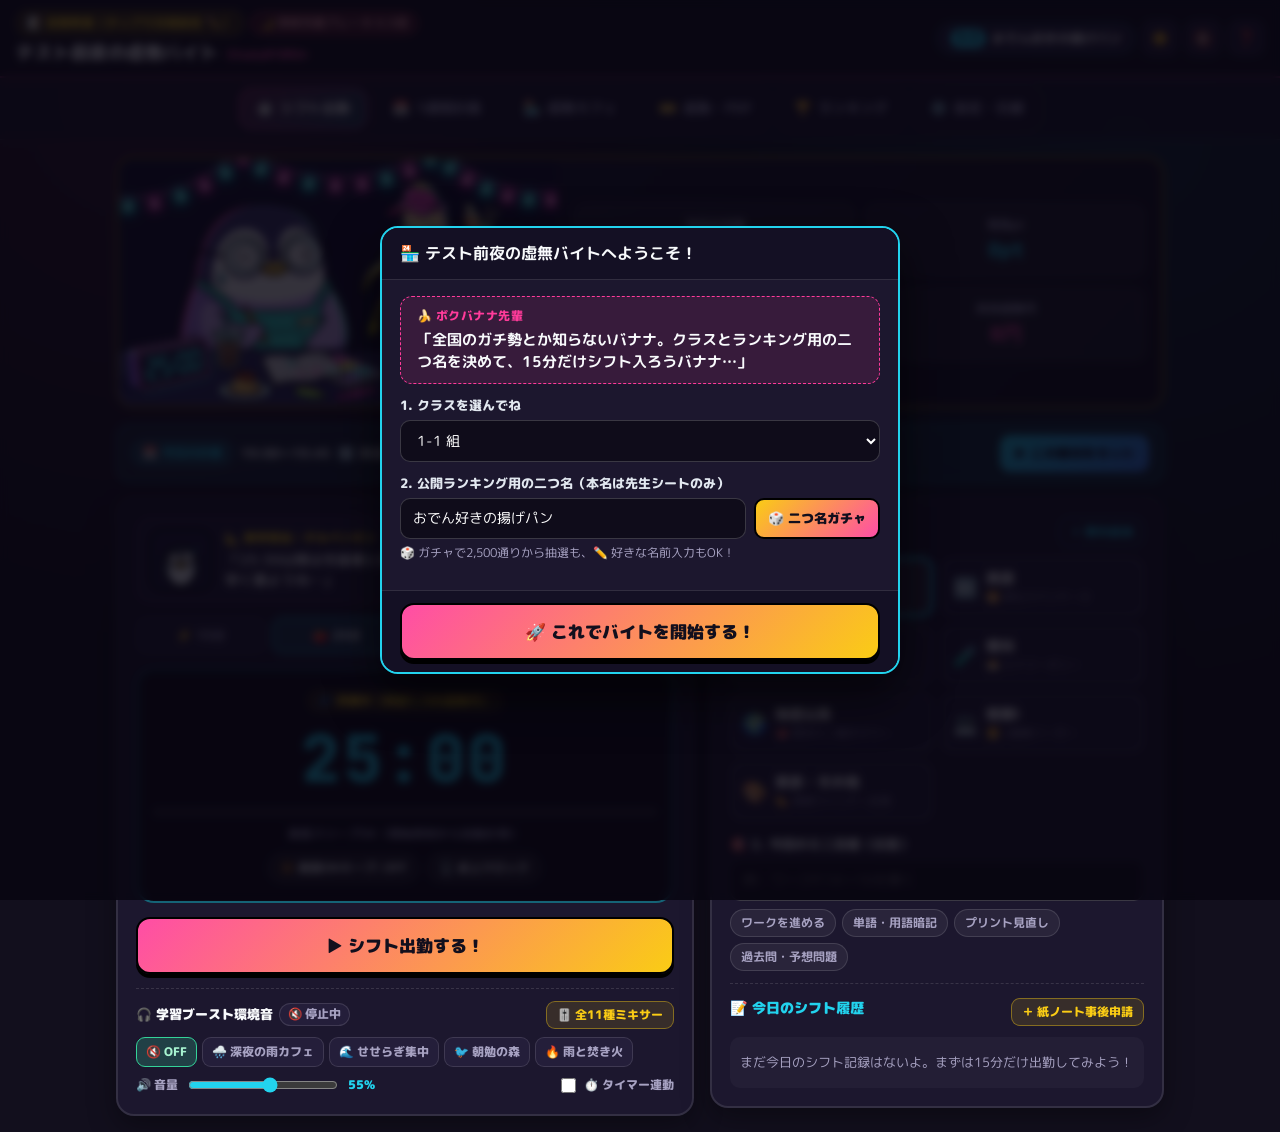
==== commit 2bd9406b: "Add files via upload" ====
--- a/index.html
+++ b/index.html
@@ -612,6 +612,7 @@
                             <button type="button" class="btn-mini-outline" id="btn-restore-json">📂 JSONから復元</button>
                             <input type="file" id="input-restore-json" accept="application/json,.json" style="display:none;">
                         </div>
+                        <div class="field-hint" id="school-link-status" style="margin-bottom:12px;">🔗 学校フォーム連携：未接続（Classroomの配布リンクを開くと自動接続されます）</div>
                         <div class="danger-zone">
                             <button type="button" class="btn-mini-danger" id="btn-reset-all">🗑️ この端末のデータを初期化</button>
                         </div>
@@ -914,7 +915,9 @@
                         <button type="button" class="goal-chip" data-exam-preset="2学期 中間考査">2学期 中間</button>
                         <button type="button" class="goal-chip" data-exam-preset="2学期 期末考査">2学期 期末</button>
                         <button type="button" class="goal-chip" data-exam-preset="学年末考査">学年末考査</button>
-                        <button type="button" class="goal-chip" data-exam-preset="実力テスト・模試">実力・模試</button>
+                        <button type="button" class="goal-chip" data-exam-preset="冬課題テスト">❄️ 冬課題テスト</button>
+                        <button type="button" class="goal-chip" data-exam-preset="夏課題テスト">☀️ 夏課題テスト</button>
+                        <button type="button" class="goal-chip" data-exam-preset="実力テスト・模試">📝 実力・模試</button>
                     </div>
                 </div>
                 <div class="form-group">
@@ -1020,6 +1023,38 @@
         </div>
     </div>
 
+    <!-- ============================================================
+         モーダル11: 新年度・進級クラス変更ポップアップ（年度切替時に自動表示）
+         ============================================================ -->
+    <div class="modal-backdrop" id="modal-new-year-class">
+        <div class="modal-box">
+            <div class="modal-head">
+                <h3 id="ny-modal-title">🌸 新年度おめでとう！新しいクラスを確認しよう</h3>
+            </div>
+            <div class="modal-body">
+                <div class="lego-mutter-box" style="margin-top:0;">
+                    <span class="lego-mutter-tag">🐧 チルペンギン先輩</span>
+                    <p class="lego-mutter-text" id="ny-prev-info">「進級＆新年度おめでとうペン！提出ミスを防ぐため、新しいクラスを選んでからスタートするペン！」</p>
+                </div>
+                <div class="form-group">
+                    <label class="form-label" for="ny-class">1. 新年度のクラスを選んでね</label>
+                    <select id="ny-class" class="select-input"></select>
+                </div>
+                <div class="form-group">
+                    <label class="form-label" for="ny-nickname">2. 公開ランキング用の二つ名（そのままでも変更してもOK）</label>
+                    <div class="nick-row">
+                        <input type="text" id="ny-nickname" class="text-input" maxlength="18" placeholder="そのまま or 新しく変更">
+                        <button type="button" class="btn-gacha-sm" id="btn-roll-nick-ny">🎲 引き直す</button>
+                    </div>
+                    <p class="field-hint">✨ これまで集めたガチャ図鑑や学習記録は消えずにそのまま引き継がれます！</p>
+                </div>
+            </div>
+            <div class="modal-foot">
+                <button type="button" class="btn-start" id="btn-ny-done">✅ この新クラスでスタートする！</button>
+            </div>
+        </div>
+    </div>
+
     <!-- ユニバーサル・トースト通知バー（aria-live + 削除Undo対応） -->
     <div id="toast-bar" class="toast-bar" role="status" aria-live="polite" aria-atomic="true"></div>
 
